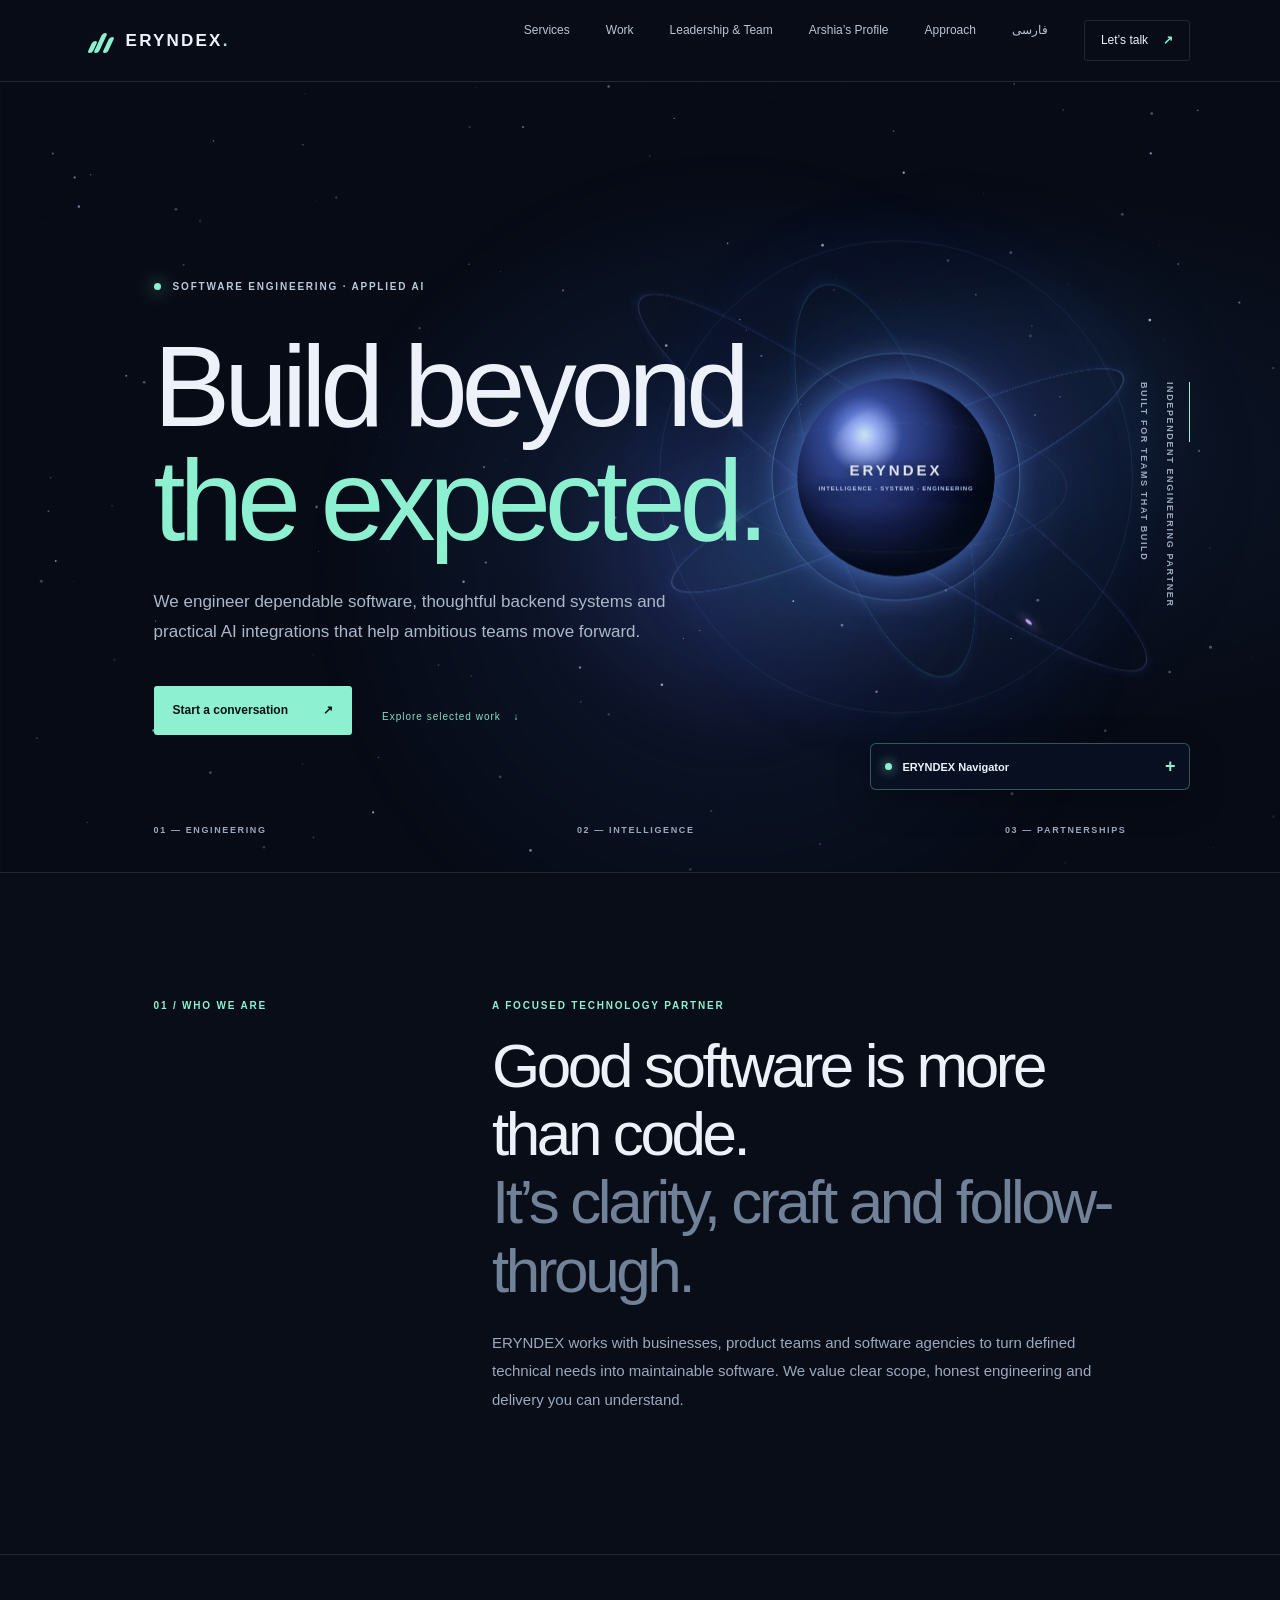
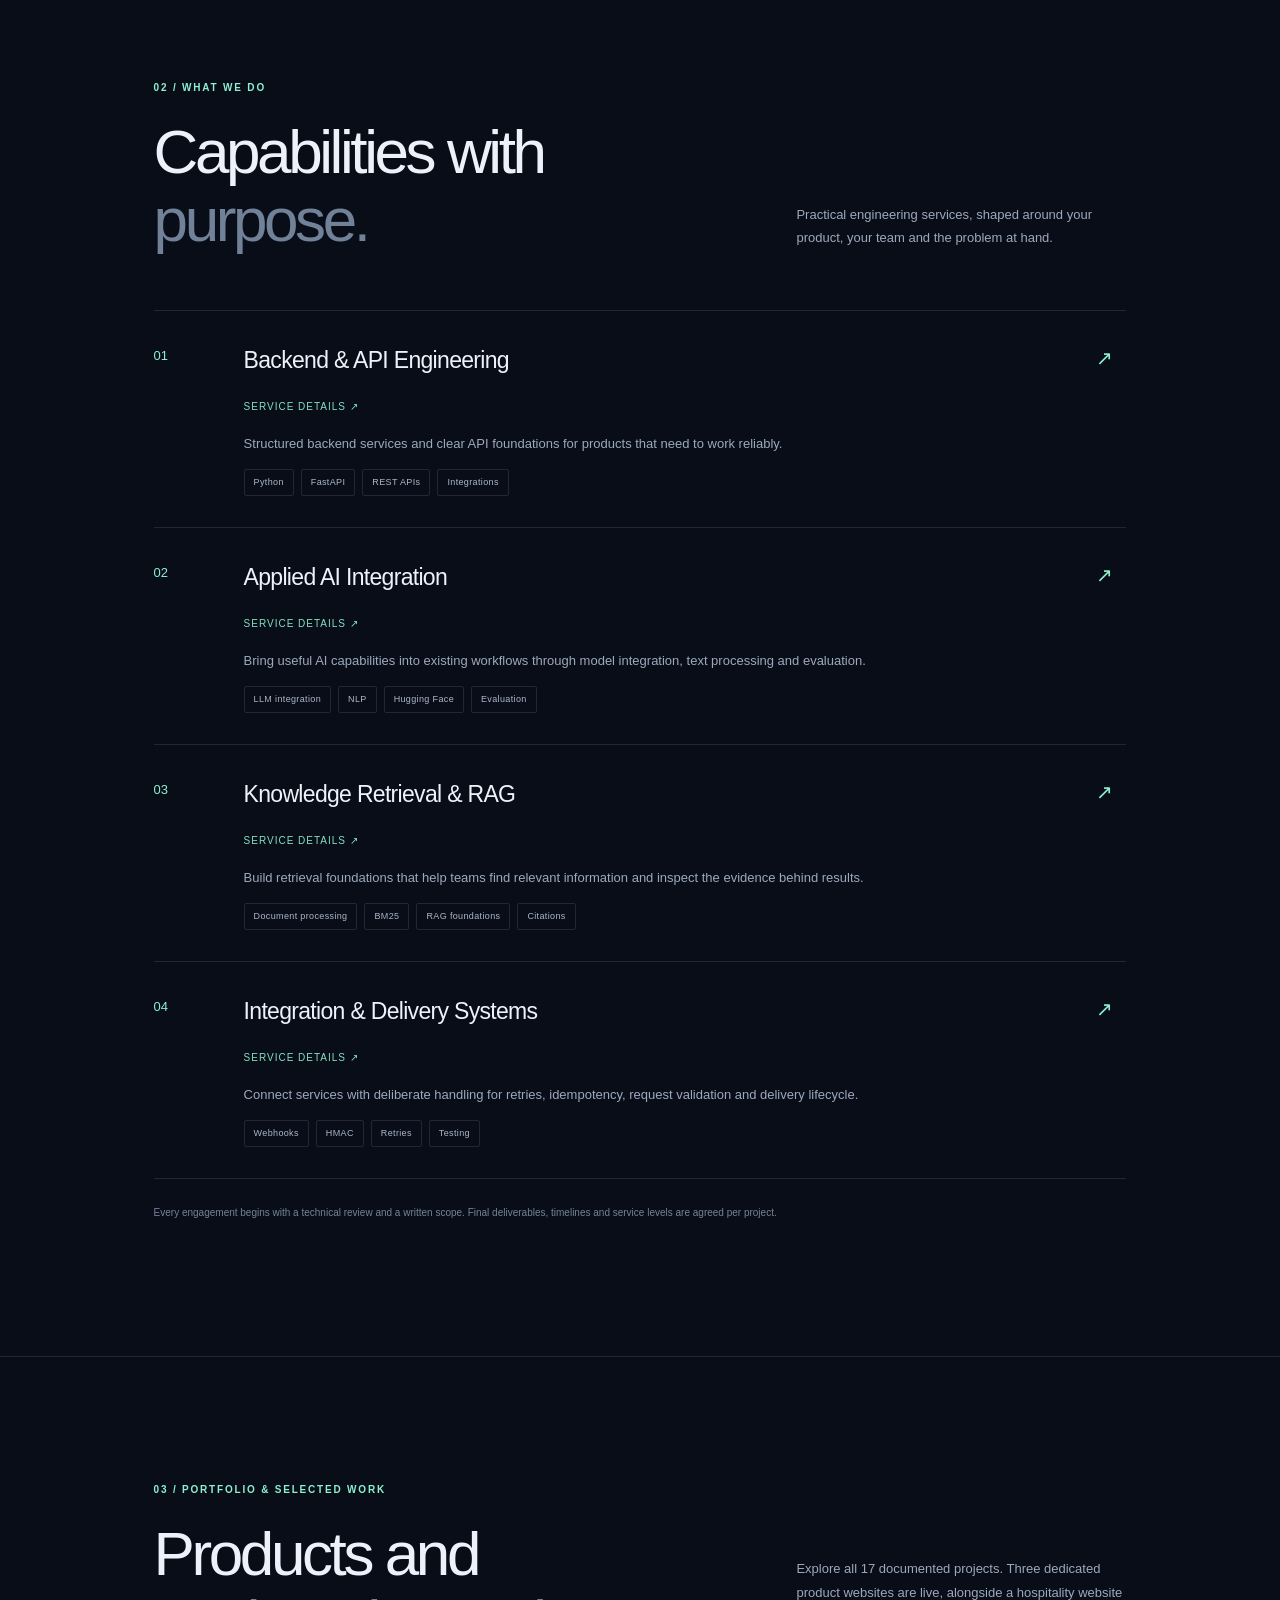
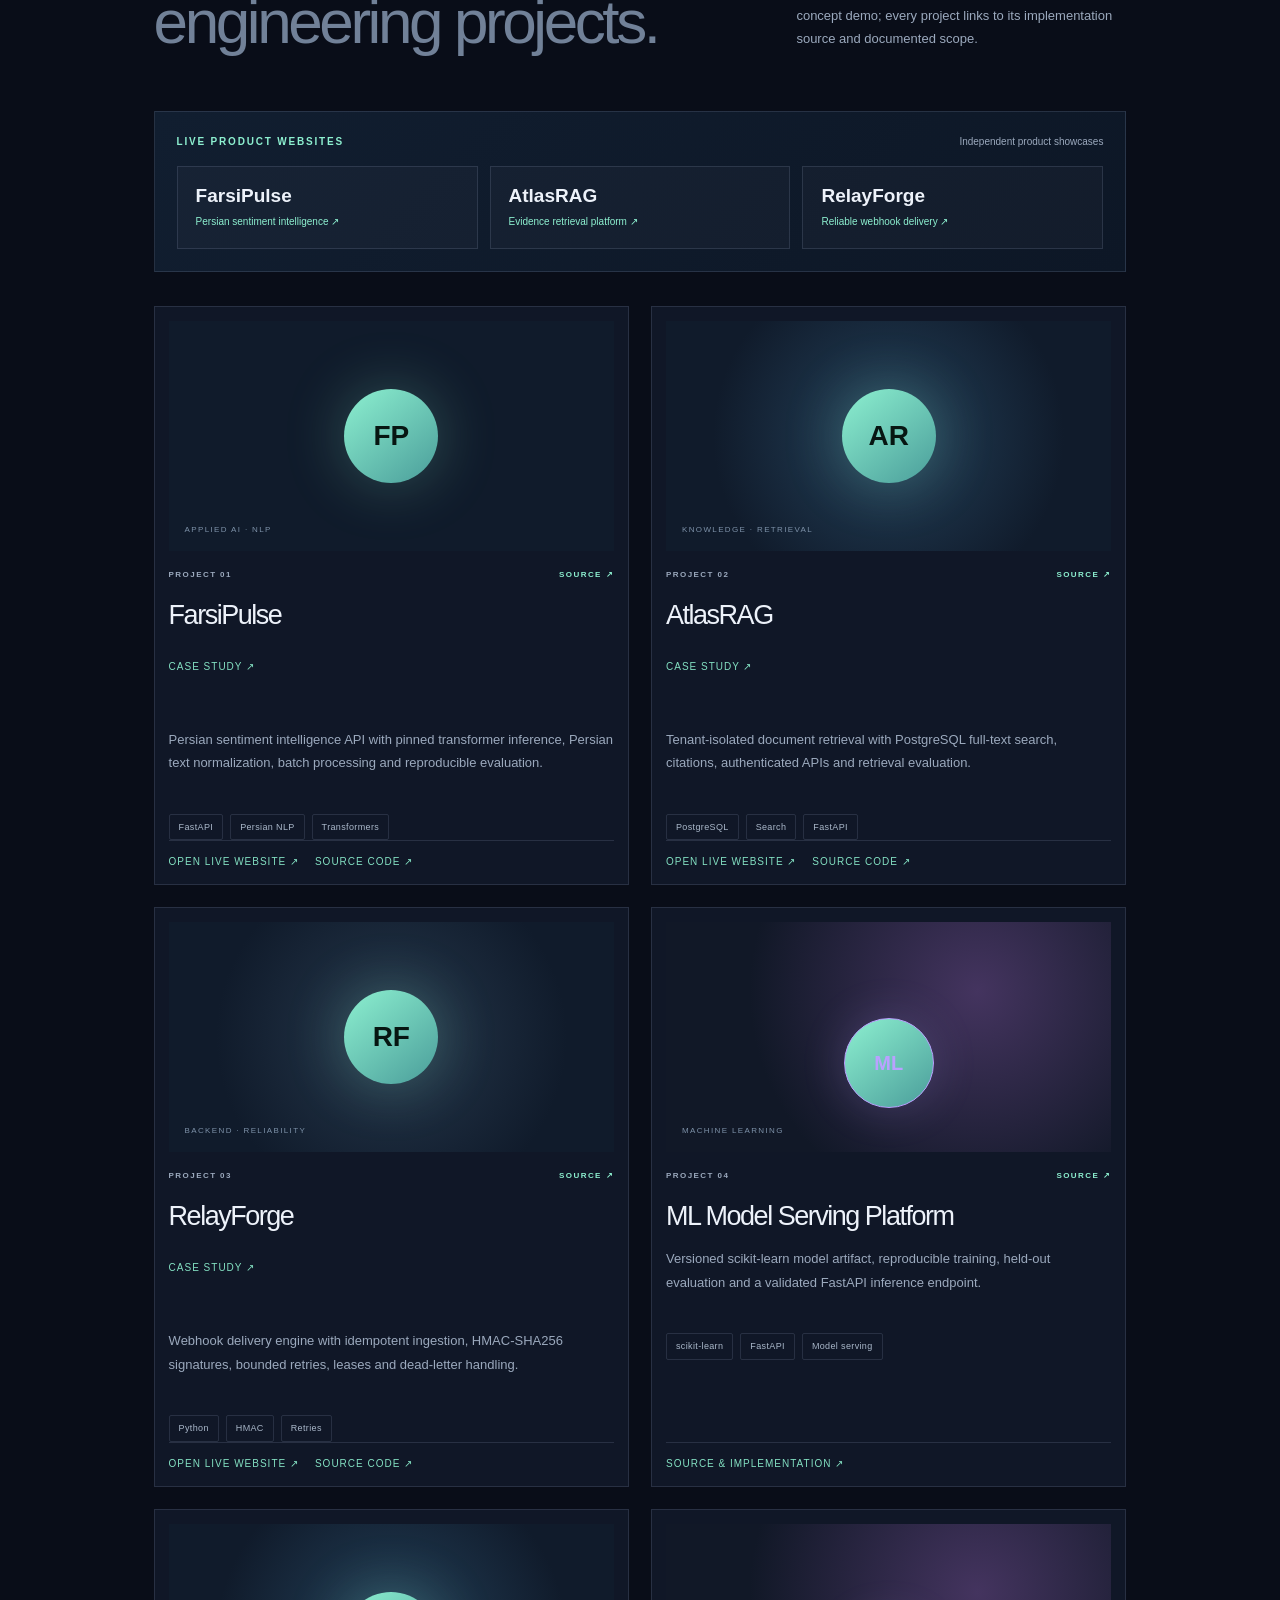
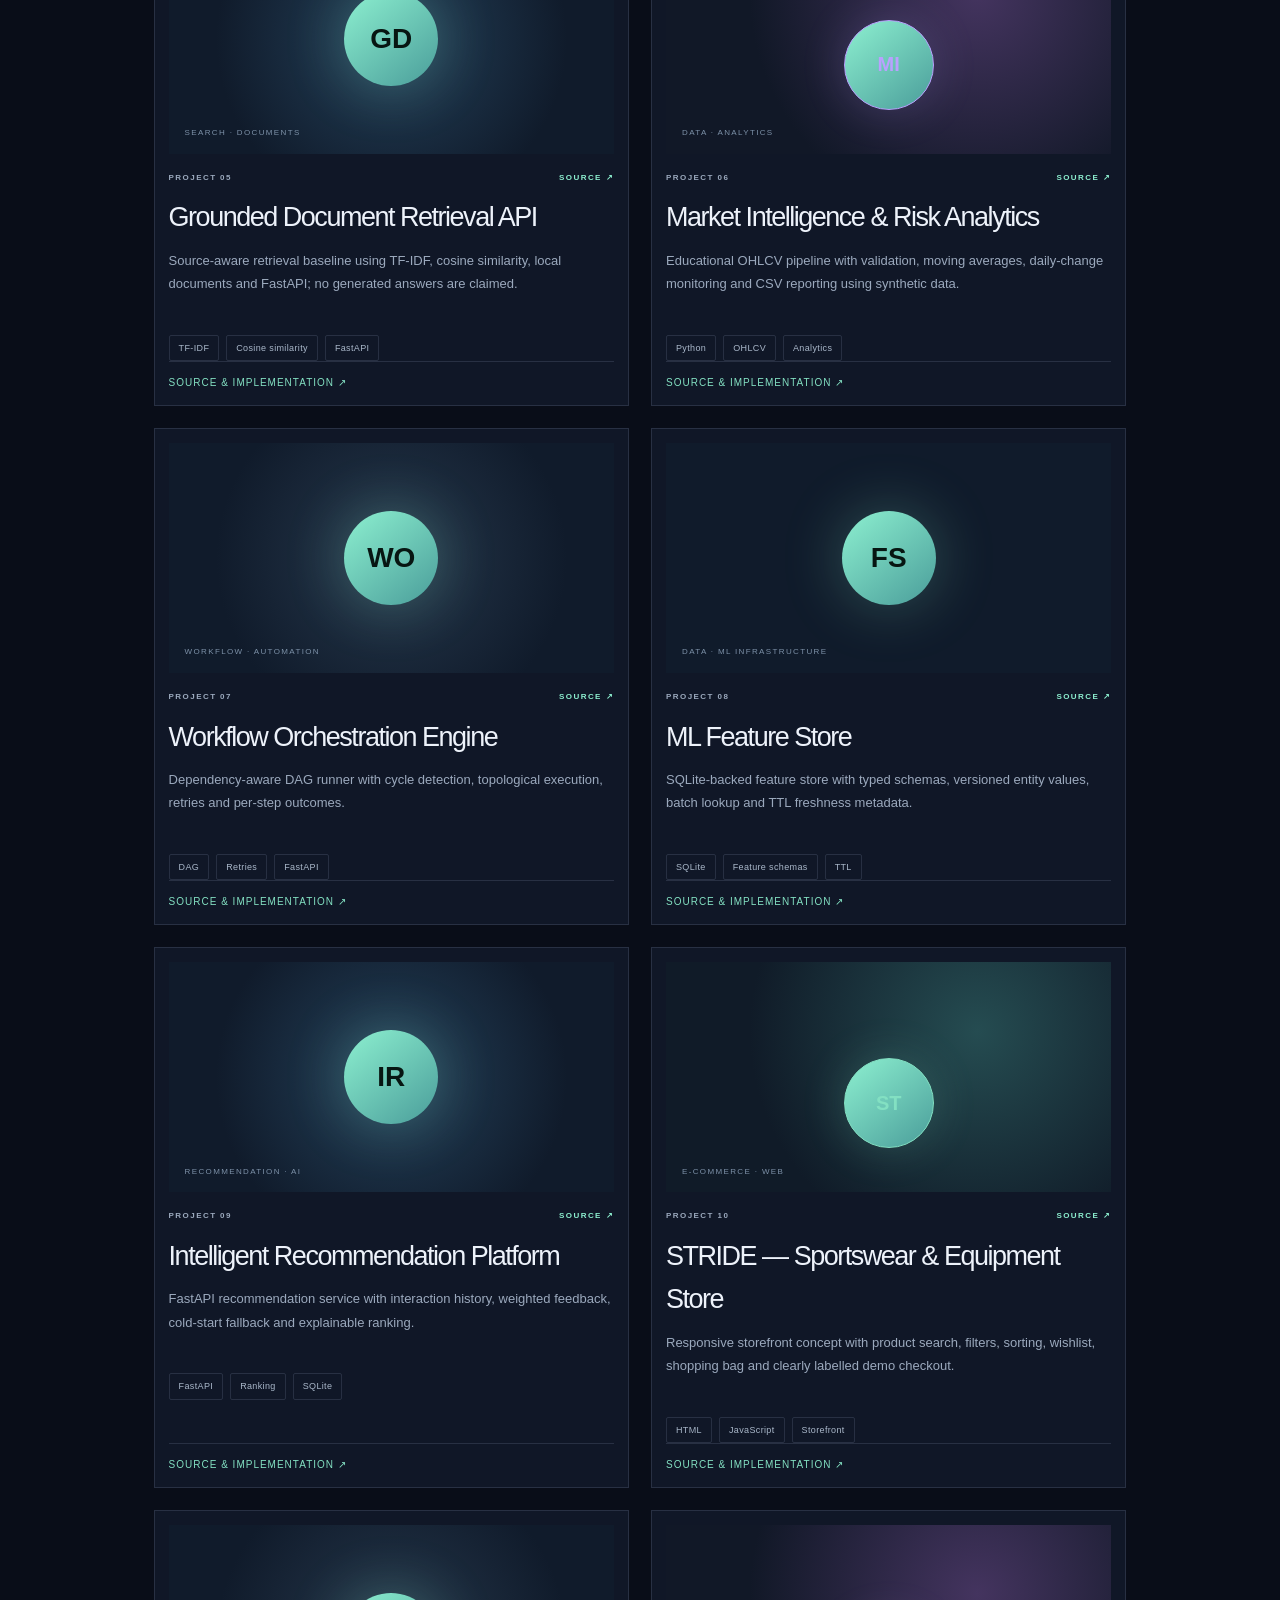
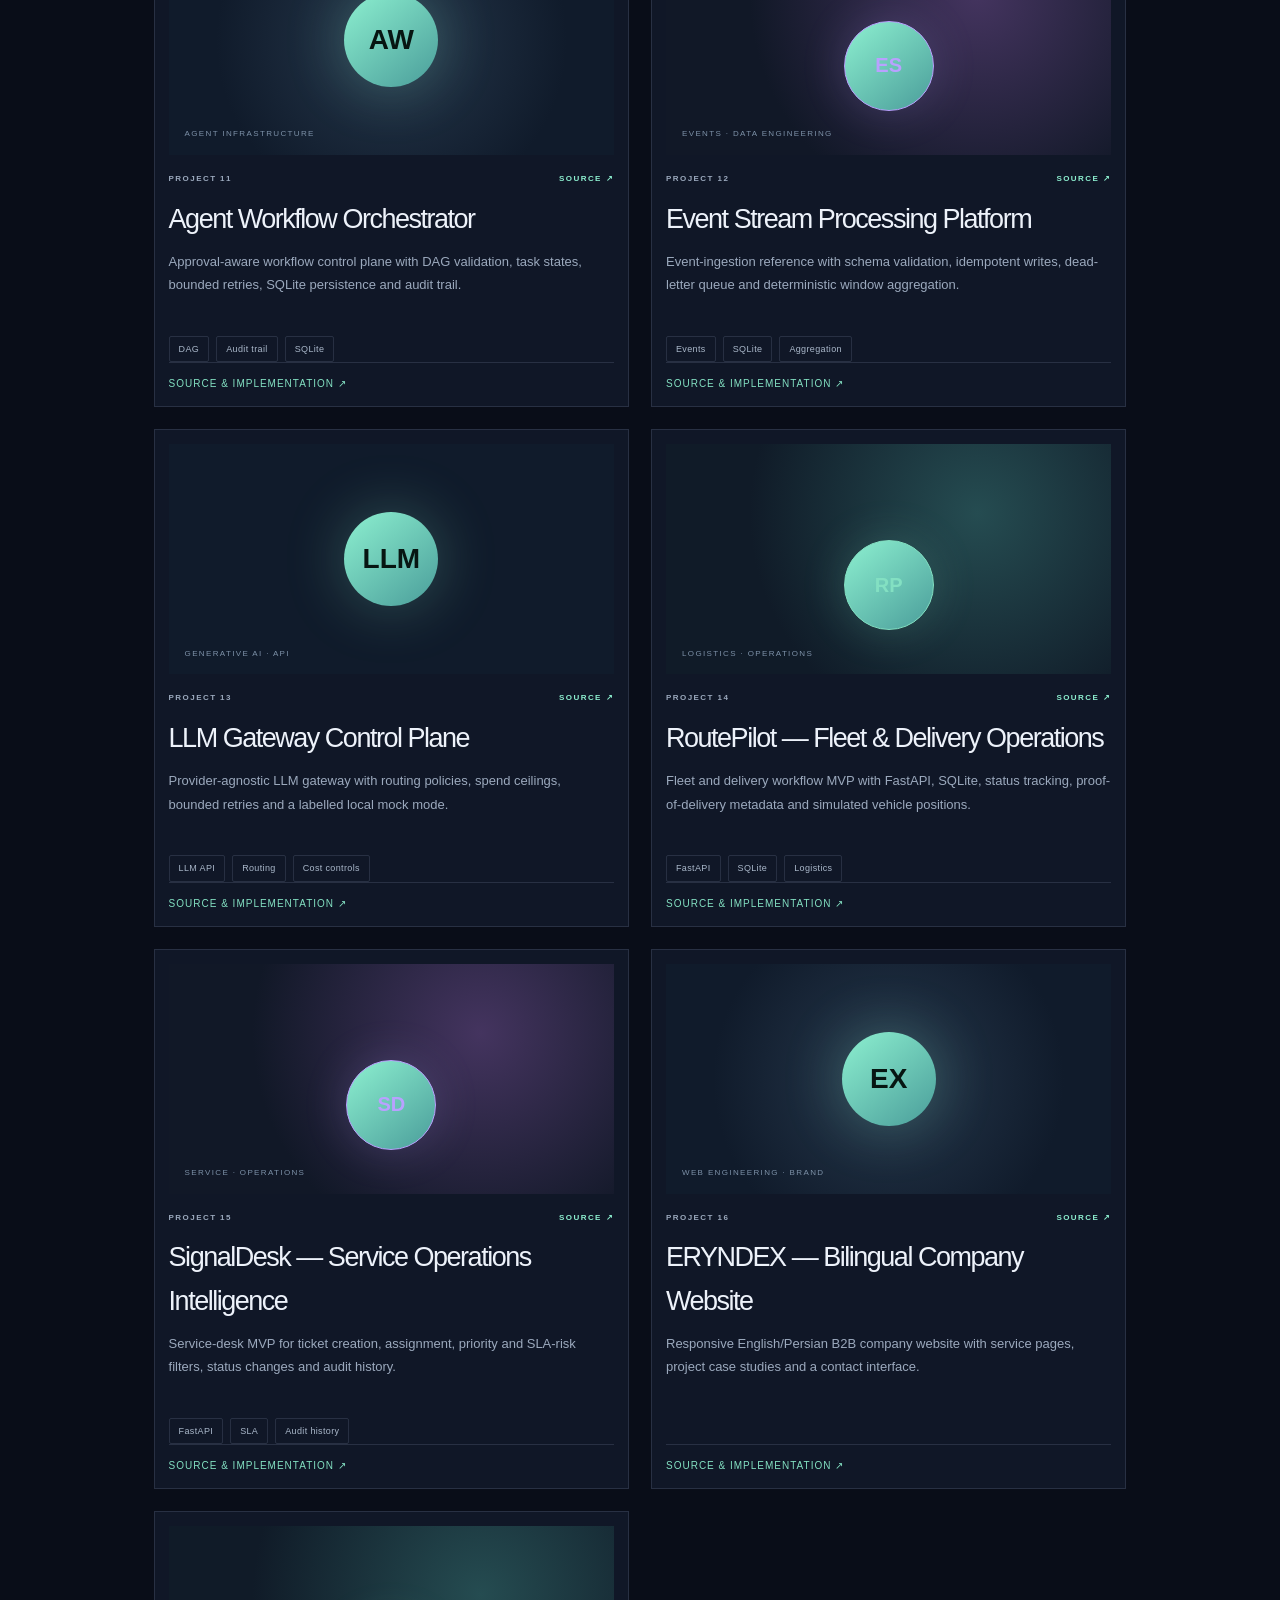
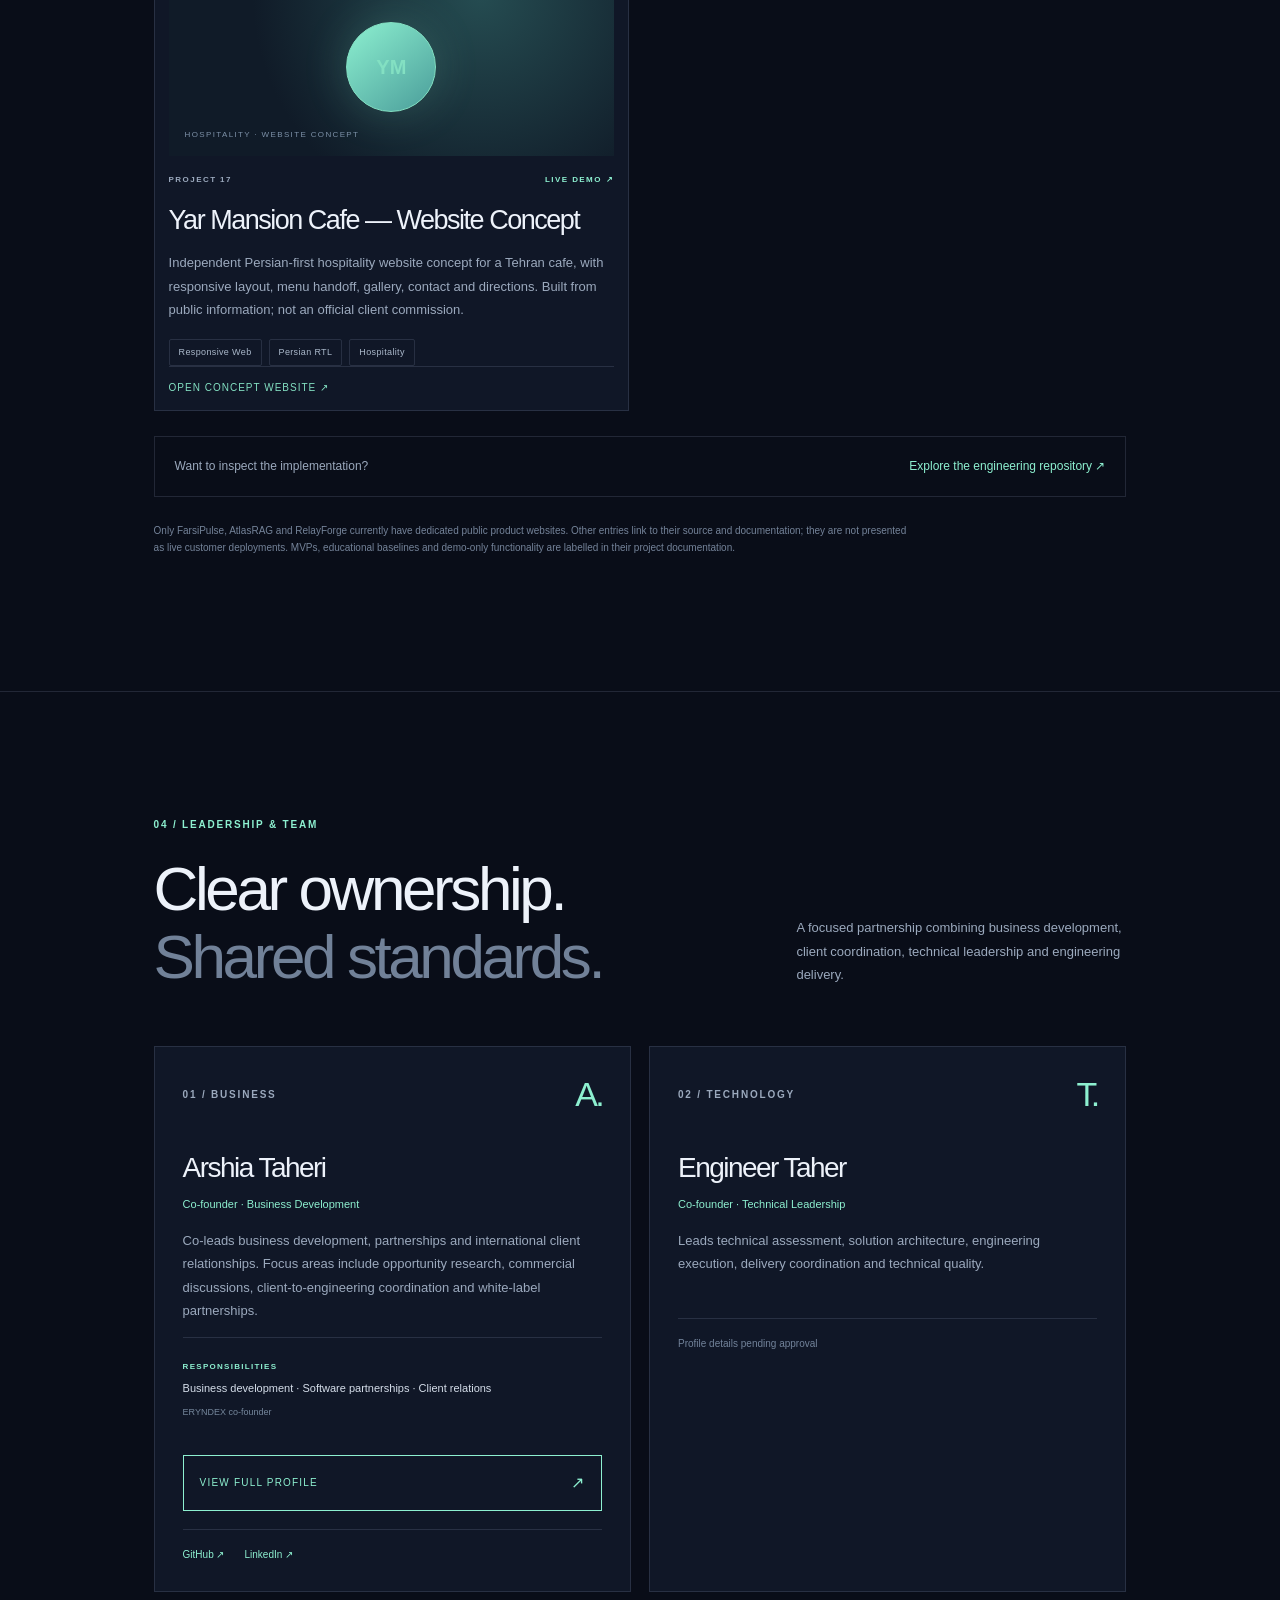
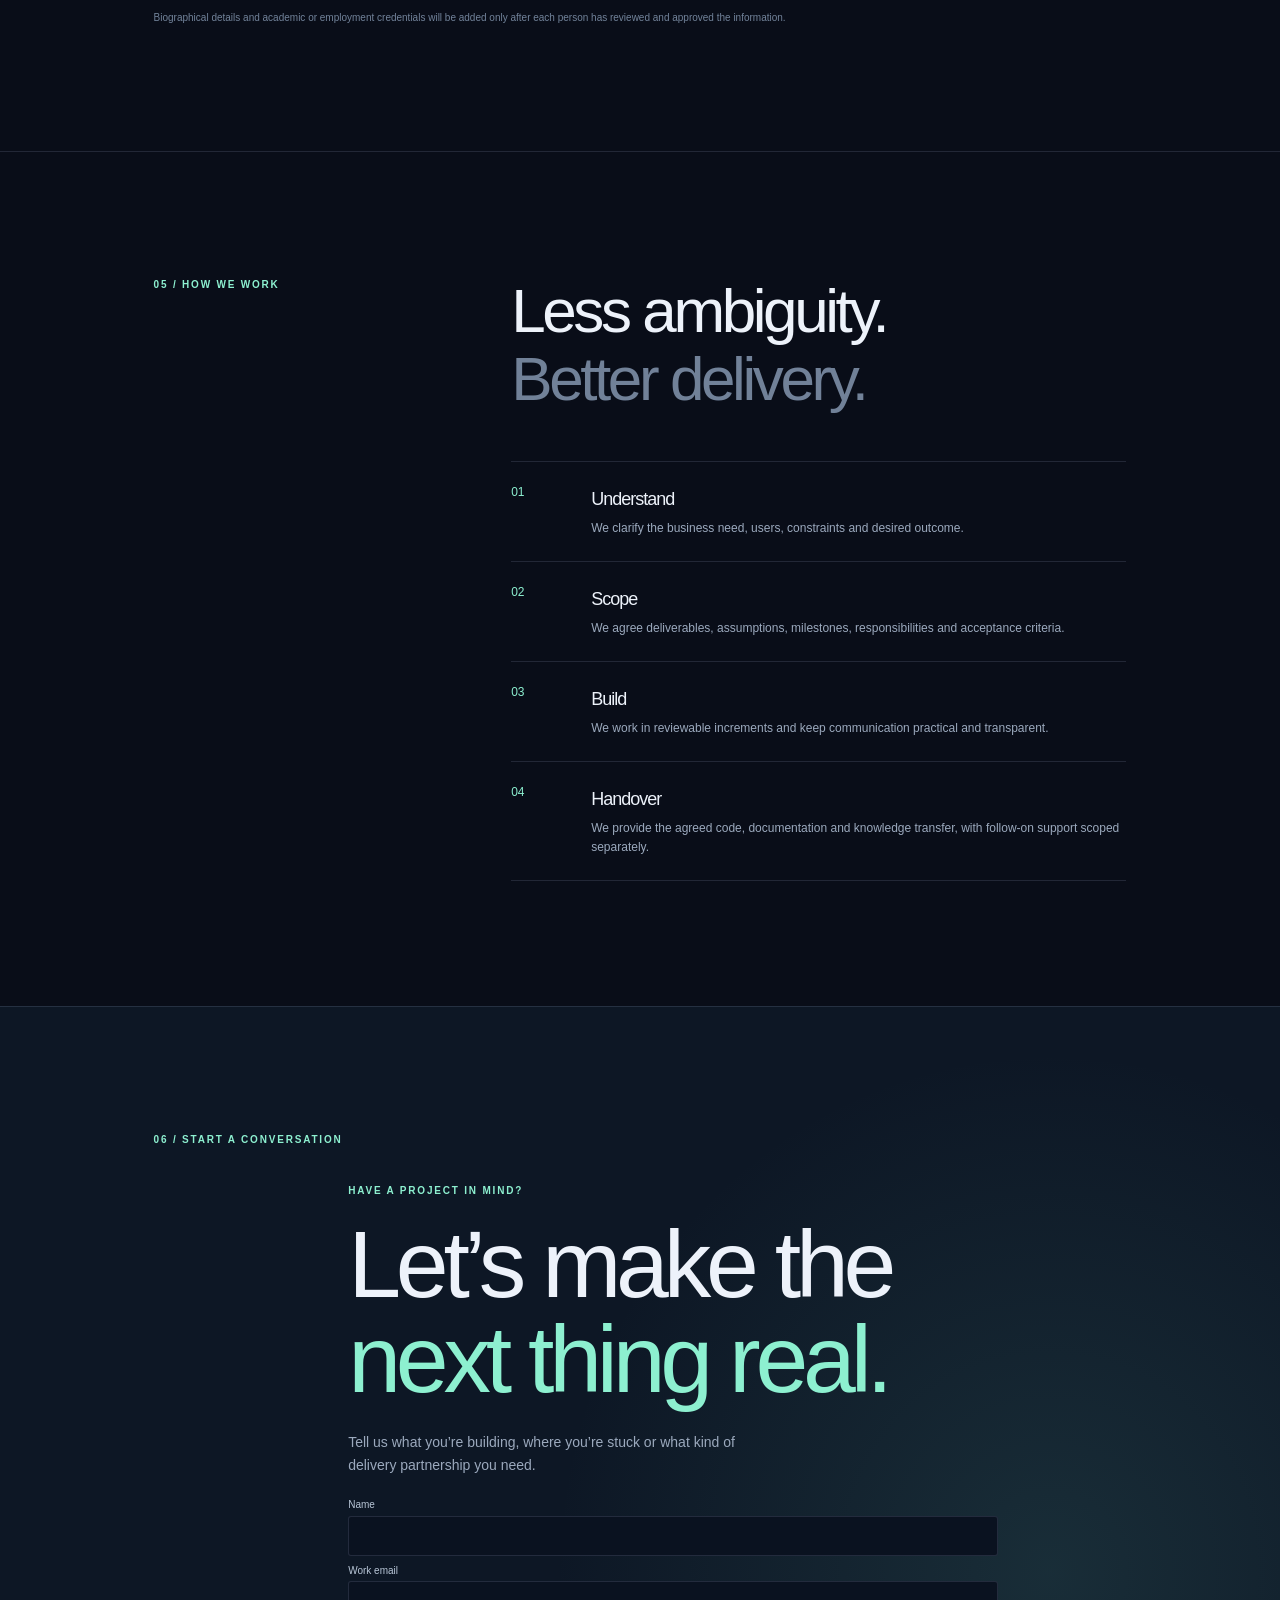
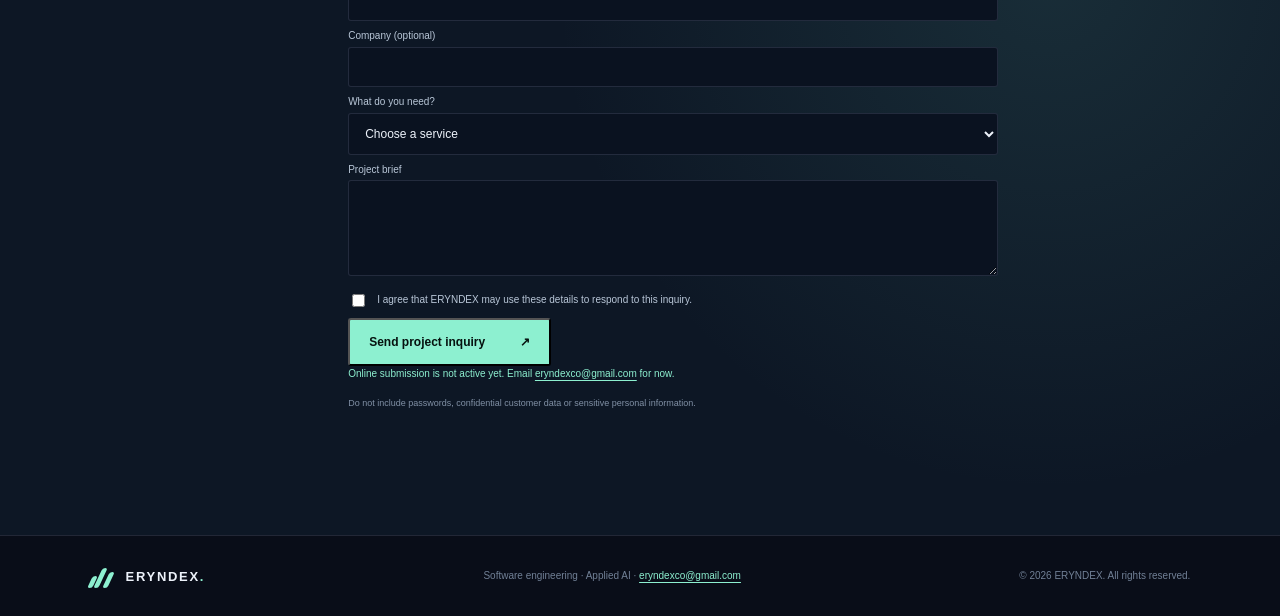
==== website/index.html @ 16a49262 "Import ERYNDEX website, company docs, and demos" ====
<!doctype html>
<html lang="en">
<head>
<meta charset="utf-8"><meta name="viewport" content="width=device-width, initial-scale=1">
<meta name="description" content="ERYNDEX — Software engineering, backend systems and applied AI for ambitious teams.">
<meta name="theme-color" content="#090d18"><meta name="referrer" content="strict-origin-when-cross-origin"><meta http-equiv="Content-Security-Policy" content="default-src 'self'; base-uri 'self'; object-src 'none'; frame-ancestors 'none'; form-action 'self' mailto:; img-src 'self' data: https:; font-src 'self' https://fonts.gstatic.com; style-src 'self' 'unsafe-inline' https://fonts.googleapis.com; script-src 'self'; upgrade-insecure-requests">
<meta property="og:title" content="ERYNDEX — Engineering What’s Next">
<meta property="og:description" content="Software engineering, backend systems and applied AI.">
<meta property="og:type" content="website"><meta property="og:url" content="https://eryndex.pages.dev/"><link rel="canonical" href="https://eryndex.pages.dev/">
<title>ERYNDEX — Engineering What’s Next</title>
<link rel="preconnect" href="https://fonts.googleapis.com"><link rel="preconnect" href="https://fonts.gstatic.com" crossorigin>
<link href="https://fonts.googleapis.com/css2?family=DM+Sans:wght@400;500;600;700&family=Space+Grotesk:wght@400;500;600;700&display=swap" rel="stylesheet">
<link rel="stylesheet" href="assets/style.css">
</head>
<body>
<div class="progress" id="progress"></div>
<header class="header">
  <a class="logo" href="#home" aria-label="ERYNDEX home"><span class="logo-symbol"><i></i><i></i><i></i></span><span>ERYNDEX<span class="logo-period">.</span></span></a>
  <button class="menu-toggle" id="menuToggle" aria-label="Toggle navigation" aria-expanded="false"><span></span><span></span></button>
  <nav id="nav"><a href="#services">Services</a><a href="#work">Work</a><a href="#team">Leadership &amp; Team</a><a href="profile/">Arshia’s Profile</a><a href="#approach">Approach</a><a href="fa/">فارسی</a><a class="nav-cta" href="#contact">Let’s talk <b>↗</b></a></nav>
</header>
<main id="home">
<section class="hero">
 <div class="hero-grid"></div><div class="hero-glow"></div><canvas class="cosmos-canvas" id="cosmosCanvas" aria-hidden="true"></canvas><div class="nebula nebula-one" aria-hidden="true"></div><div class="nebula nebula-two" aria-hidden="true"></div><div class="galaxy-stage" aria-hidden="true"><div class="galaxy-orbit orbit-a"><i></i></div><div class="galaxy-orbit orbit-b"><i></i></div><div class="galaxy-orbit orbit-c"><i></i></div><div class="galaxy-core"><span>ERYNDEX</span><small>INTELLIGENCE · SYSTEMS · ENGINEERING</small></div></div>
 <div class="hero-content">
  <div class="eyebrow"><span class="pulse"></span> SOFTWARE ENGINEERING · APPLIED AI</div>
  <h1>Build beyond<br><em>the expected.</em></h1>
  <p class="hero-lead">We engineer dependable software, thoughtful backend systems and practical AI integrations that help ambitious teams move forward.</p>
  <div class="hero-actions"><a class="btn btn-primary" href="#contact">Start a conversation <span>↗</span></a><a class="text-link" href="#work">Explore selected work <span>↓</span></a></div>
 </div>
 <div class="hero-aside"><span class="aside-line"></span><span>INDEPENDENT ENGINEERING PARTNER</span><span>BUILT FOR TEAMS THAT BUILD</span></div>
 <div class="hero-bottom"><span>01 — ENGINEERING</span><span>02 — INTELLIGENCE</span><span>03 — PARTNERSHIPS</span></div>
<aside class="orbit-guide" id="orbitGuide"><button class="guide-toggle" id="guideToggle" aria-expanded="false" aria-controls="guidePanel"><span class="guide-signal"></span><span>ERYNDEX Navigator</span><b>+</b></button><div class="guide-panel" id="guidePanel" hidden><p class="guide-kicker">MISSION CONTROL</p><h3>What are you looking for?</h3><div class="guide-actions"><button data-guide="services">Services & capabilities</button><button data-guide="work">Engineering work</button><button data-guide="contact">Start a project</button></div><p class="guide-answer" id="guideAnswer" aria-live="polite">Choose a path and I’ll guide you there.</p></div></aside></section>
<section class="intro section-wrap">
 <div class="section-label">01 / WHO WE ARE</div>
 <div class="intro-copy"><p class="overline">A focused technology partner</p><h2>Good software is more than code.<br><span>It’s clarity, craft and follow-through.</span></h2><p class="body-copy">ERYNDEX works with businesses, product teams and software agencies to turn defined technical needs into maintainable software. We value clear scope, honest engineering and delivery you can understand.</p></div>
</section>
<section class="services section-wrap" id="services">
 <div class="section-head"><div><div class="section-label">02 / WHAT WE DO</div><h2>Capabilities with<br><span>purpose.</span></h2></div><p>Practical engineering services, shaped around your product, your team and the problem at hand.</p></div>
 <div class="service-list">
  <article class="service"><div class="service-no">01</div><div><h3>Backend & API Engineering</h3><p><a class="text-link" href="services/backend-api/">SERVICE DETAILS ↗</a></p><p>Structured backend services and clear API foundations for products that need to work reliably.</p><div class="tags"><span>Python</span><span>FastAPI</span><span>REST APIs</span><span>Integrations</span></div></div><span class="service-arrow">↗</span></article>
  <article class="service"><div class="service-no">02</div><div><h3>Applied AI Integration</h3><p><a class="text-link" href="services/applied-ai/">SERVICE DETAILS ↗</a></p><p>Bring useful AI capabilities into existing workflows through model integration, text processing and evaluation.</p><div class="tags"><span>LLM integration</span><span>NLP</span><span>Hugging Face</span><span>Evaluation</span></div></div><span class="service-arrow">↗</span></article>
  <article class="service"><div class="service-no">03</div><div><h3>Knowledge Retrieval & RAG</h3><p><a class="text-link" href="services/rag-knowledge/">SERVICE DETAILS ↗</a></p><p>Build retrieval foundations that help teams find relevant information and inspect the evidence behind results.</p><div class="tags"><span>Document processing</span><span>BM25</span><span>RAG foundations</span><span>Citations</span></div></div><span class="service-arrow">↗</span></article>
  <article class="service"><div class="service-no">04</div><div><h3>Integration & Delivery Systems</h3><p><a class="text-link" href="services/integration-delivery/">SERVICE DETAILS ↗</a></p><p>Connect services with deliberate handling for retries, idempotency, request validation and delivery lifecycle.</p><div class="tags"><span>Webhooks</span><span>HMAC</span><span>Retries</span><span>Testing</span></div></div><span class="service-arrow">↗</span></article>
 </div>
 <p class="fine-print">Every engagement begins with a technical review and a written scope. Final deliverables, timelines and service levels are agreed per project.</p>
</section>
<section class="work section-wrap" id="work">
 <div class="section-head"><div><div class="section-label">03 / PORTFOLIO & SELECTED WORK</div><h2>Products and<br><span>engineering projects.</span></h2></div><p>Explore all 17 documented projects. Three dedicated product websites are live, alongside a hospitality website concept demo; every project links to its implementation source and documented scope.</p></div>
 <div class="live-products"><div class="live-products-head"><span class="section-label">LIVE PRODUCT WEBSITES</span><span>Independent product showcases</span></div>
 <div class="live-product-links"><a href="https://farsipulse.onrender.com" target="_blank" rel="noopener noreferrer"><b>FarsiPulse</b><span>Persian sentiment intelligence ↗</span></a><a href="https://atlasrag-6eab.onrender.com" target="_blank" rel="noopener noreferrer"><b>AtlasRAG</b><span>Evidence retrieval platform ↗</span></a><a href="https://relayforge-rcpo.onrender.com" target="_blank" rel="noopener noreferrer"><b>RelayForge</b><span>Reliable webhook delivery ↗</span></a></div></div>
 <div class="work-grid"><article class="work-card"><div class="work-art art-pulse"><div class="pulse-core">FP</div><span class="art-caption">APPLIED AI · NLP</span></div><div class="work-meta"><span>PROJECT 01</span><a href="https://github.com/arshiataheri851-ops/arshiataheri851-ops/tree/main/projects/persian-sentiment-api" target="_blank" rel="noopener noreferrer">SOURCE ↗</a></div><h3>FarsiPulse</h3><p><a class="text-link" href="work/farsipulse/">CASE STUDY ↗</a></p><p>Persian sentiment intelligence API with pinned transformer inference, Persian text normalization, batch processing and reproducible evaluation.</p><div class="tags"><span>FastAPI</span><span>Persian NLP</span><span>Transformers</span></div><div class="work-actions"><a class="text-link" href="https://farsipulse.onrender.com" target="_blank" rel="noopener noreferrer">OPEN LIVE WEBSITE ↗</a><a class="text-link" href="https://github.com/arshiataheri851-ops/arshiataheri851-ops/tree/main/projects/persian-sentiment-api" target="_blank" rel="noopener noreferrer">SOURCE CODE ↗</a></div></article>
<article class="work-card"><div class="work-art art-rag"><div class="pulse-core">AR</div><span class="art-caption">KNOWLEDGE · RETRIEVAL</span></div><div class="work-meta"><span>PROJECT 02</span><a href="https://github.com/arshiataheri851-ops/arshiataheri851-ops/tree/main/projects/production-rag-service" target="_blank" rel="noopener noreferrer">SOURCE ↗</a></div><h3>AtlasRAG</h3><p><a class="text-link" href="work/atlasrag/">CASE STUDY ↗</a></p><p>Tenant-isolated document retrieval with PostgreSQL full-text search, citations, authenticated APIs and retrieval evaluation.</p><div class="tags"><span>PostgreSQL</span><span>Search</span><span>FastAPI</span></div><div class="work-actions"><a class="text-link" href="https://atlasrag-6eab.onrender.com" target="_blank" rel="noopener noreferrer">OPEN LIVE WEBSITE ↗</a><a class="text-link" href="https://github.com/arshiataheri851-ops/arshiataheri851-ops/tree/main/projects/production-rag-service" target="_blank" rel="noopener noreferrer">SOURCE CODE ↗</a></div></article>
<article class="work-card"><div class="work-art art-relay"><div class="pulse-core">RF</div><span class="art-caption">BACKEND · RELIABILITY</span></div><div class="work-meta"><span>PROJECT 03</span><a href="https://github.com/arshiataheri851-ops/arshiataheri851-ops/tree/main/projects/webhook-reliability-platform" target="_blank" rel="noopener noreferrer">SOURCE ↗</a></div><h3>RelayForge</h3><p><a class="text-link" href="work/relayforge/">CASE STUDY ↗</a></p><p>Webhook delivery engine with idempotent ingestion, HMAC-SHA256 signatures, bounded retries, leases and dead-letter handling.</p><div class="tags"><span>Python</span><span>HMAC</span><span>Retries</span></div><div class="work-actions"><a class="text-link" href="https://relayforge-rcpo.onrender.com" target="_blank" rel="noopener noreferrer">OPEN LIVE WEBSITE ↗</a><a class="text-link" href="https://github.com/arshiataheri851-ops/arshiataheri851-ops/tree/main/projects/webhook-reliability-platform" target="_blank" rel="noopener noreferrer">SOURCE CODE ↗</a></div></article>
<article class="work-card"><div class="work-art art-signal"><div class="pulse-core">ML</div><span class="art-caption">MACHINE LEARNING</span></div><div class="work-meta"><span>PROJECT 04</span><a href="https://github.com/arshiataheri851-ops/arshiataheri851-ops/tree/main/projects/ml-model-serving-platform" target="_blank" rel="noopener noreferrer">SOURCE ↗</a></div><h3>ML Model Serving Platform</h3><p>Versioned scikit-learn model artifact, reproducible training, held-out evaluation and a validated FastAPI inference endpoint.</p><div class="tags"><span>scikit-learn</span><span>FastAPI</span><span>Model serving</span></div><div class="work-actions"><a class="text-link" href="https://github.com/arshiataheri851-ops/arshiataheri851-ops/tree/main/projects/ml-model-serving-platform" target="_blank" rel="noopener noreferrer">SOURCE & IMPLEMENTATION ↗</a></div></article>
<article class="work-card"><div class="work-art art-rag"><div class="pulse-core">GD</div><span class="art-caption">SEARCH · DOCUMENTS</span></div><div class="work-meta"><span>PROJECT 05</span><a href="https://github.com/arshiataheri851-ops/arshiataheri851-ops/tree/main/projects/grounded-document-retrieval" target="_blank" rel="noopener noreferrer">SOURCE ↗</a></div><h3>Grounded Document Retrieval API</h3><p>Source-aware retrieval baseline using TF-IDF, cosine similarity, local documents and FastAPI; no generated answers are claimed.</p><div class="tags"><span>TF-IDF</span><span>Cosine similarity</span><span>FastAPI</span></div><div class="work-actions"><a class="text-link" href="https://github.com/arshiataheri851-ops/arshiataheri851-ops/tree/main/projects/grounded-document-retrieval" target="_blank" rel="noopener noreferrer">SOURCE & IMPLEMENTATION ↗</a></div></article>
<article class="work-card"><div class="work-art art-signal"><div class="pulse-core">MI</div><span class="art-caption">DATA · ANALYTICS</span></div><div class="work-meta"><span>PROJECT 06</span><a href="https://github.com/arshiataheri851-ops/arshiataheri851-ops/tree/main/projects/market-intelligence-risk-engine" target="_blank" rel="noopener noreferrer">SOURCE ↗</a></div><h3>Market Intelligence & Risk Analytics</h3><p>Educational OHLCV pipeline with validation, moving averages, daily-change monitoring and CSV reporting using synthetic data.</p><div class="tags"><span>Python</span><span>OHLCV</span><span>Analytics</span></div><div class="work-actions"><a class="text-link" href="https://github.com/arshiataheri851-ops/arshiataheri851-ops/tree/main/projects/market-intelligence-risk-engine" target="_blank" rel="noopener noreferrer">SOURCE & IMPLEMENTATION ↗</a></div></article>
<article class="work-card"><div class="work-art art-relay"><div class="pulse-core">WO</div><span class="art-caption">WORKFLOW · AUTOMATION</span></div><div class="work-meta"><span>PROJECT 07</span><a href="https://github.com/arshiataheri851-ops/arshiataheri851-ops/tree/main/projects/workflow-orchestration-engine" target="_blank" rel="noopener noreferrer">SOURCE ↗</a></div><h3>Workflow Orchestration Engine</h3><p>Dependency-aware DAG runner with cycle detection, topological execution, retries and per-step outcomes.</p><div class="tags"><span>DAG</span><span>Retries</span><span>FastAPI</span></div><div class="work-actions"><a class="text-link" href="https://github.com/arshiataheri851-ops/arshiataheri851-ops/tree/main/projects/workflow-orchestration-engine" target="_blank" rel="noopener noreferrer">SOURCE & IMPLEMENTATION ↗</a></div></article>
<article class="work-card"><div class="work-art art-pulse"><div class="pulse-core">FS</div><span class="art-caption">DATA · ML INFRASTRUCTURE</span></div><div class="work-meta"><span>PROJECT 08</span><a href="https://github.com/arshiataheri851-ops/arshiataheri851-ops/tree/main/projects/ml-feature-store" target="_blank" rel="noopener noreferrer">SOURCE ↗</a></div><h3>ML Feature Store</h3><p>SQLite-backed feature store with typed schemas, versioned entity values, batch lookup and TTL freshness metadata.</p><div class="tags"><span>SQLite</span><span>Feature schemas</span><span>TTL</span></div><div class="work-actions"><a class="text-link" href="https://github.com/arshiataheri851-ops/arshiataheri851-ops/tree/main/projects/ml-feature-store" target="_blank" rel="noopener noreferrer">SOURCE & IMPLEMENTATION ↗</a></div></article>
<article class="work-card"><div class="work-art art-rag"><div class="pulse-core">IR</div><span class="art-caption">RECOMMENDATION · AI</span></div><div class="work-meta"><span>PROJECT 09</span><a href="https://github.com/arshiataheri851-ops/arshiataheri851-ops/tree/main/projects/intelligent-recommendation-platform" target="_blank" rel="noopener noreferrer">SOURCE ↗</a></div><h3>Intelligent Recommendation Platform</h3><p>FastAPI recommendation service with interaction history, weighted feedback, cold-start fallback and explainable ranking.</p><div class="tags"><span>FastAPI</span><span>Ranking</span><span>SQLite</span></div><div class="work-actions"><a class="text-link" href="https://github.com/arshiataheri851-ops/arshiataheri851-ops/tree/main/projects/intelligent-recommendation-platform" target="_blank" rel="noopener noreferrer">SOURCE & IMPLEMENTATION ↗</a></div></article>
<article class="work-card"><div class="work-art art-route"><div class="pulse-core">ST</div><span class="art-caption">E-COMMERCE · WEB</span></div><div class="work-meta"><span>PROJECT 10</span><a href="https://github.com/arshiataheri851-ops/arshiataheri851-ops/tree/main/projects/stride-store" target="_blank" rel="noopener noreferrer">SOURCE ↗</a></div><h3>STRIDE — Sportswear & Equipment Store</h3><p>Responsive storefront concept with product search, filters, sorting, wishlist, shopping bag and clearly labelled demo checkout.</p><div class="tags"><span>HTML</span><span>JavaScript</span><span>Storefront</span></div><div class="work-actions"><a class="text-link" href="https://github.com/arshiataheri851-ops/arshiataheri851-ops/tree/main/projects/stride-store" target="_blank" rel="noopener noreferrer">SOURCE & IMPLEMENTATION ↗</a></div></article>
<article class="work-card"><div class="work-art art-relay"><div class="pulse-core">AW</div><span class="art-caption">AGENT INFRASTRUCTURE</span></div><div class="work-meta"><span>PROJECT 11</span><a href="https://github.com/arshiataheri851-ops/arshiataheri851-ops/tree/main/projects/agent-workflow-orchestrator" target="_blank" rel="noopener noreferrer">SOURCE ↗</a></div><h3>Agent Workflow Orchestrator</h3><p>Approval-aware workflow control plane with DAG validation, task states, bounded retries, SQLite persistence and audit trail.</p><div class="tags"><span>DAG</span><span>Audit trail</span><span>SQLite</span></div><div class="work-actions"><a class="text-link" href="https://github.com/arshiataheri851-ops/arshiataheri851-ops/tree/main/projects/agent-workflow-orchestrator" target="_blank" rel="noopener noreferrer">SOURCE & IMPLEMENTATION ↗</a></div></article>
<article class="work-card"><div class="work-art art-signal"><div class="pulse-core">ES</div><span class="art-caption">EVENTS · DATA ENGINEERING</span></div><div class="work-meta"><span>PROJECT 12</span><a href="https://github.com/arshiataheri851-ops/arshiataheri851-ops/tree/main/projects/event-stream-processing-platform" target="_blank" rel="noopener noreferrer">SOURCE ↗</a></div><h3>Event Stream Processing Platform</h3><p>Event-ingestion reference with schema validation, idempotent writes, dead-letter queue and deterministic window aggregation.</p><div class="tags"><span>Events</span><span>SQLite</span><span>Aggregation</span></div><div class="work-actions"><a class="text-link" href="https://github.com/arshiataheri851-ops/arshiataheri851-ops/tree/main/projects/event-stream-processing-platform" target="_blank" rel="noopener noreferrer">SOURCE & IMPLEMENTATION ↗</a></div></article>
<article class="work-card"><div class="work-art art-pulse"><div class="pulse-core">LLM</div><span class="art-caption">GENERATIVE AI · API</span></div><div class="work-meta"><span>PROJECT 13</span><a href="https://github.com/arshiataheri851-ops/arshiataheri851-ops/tree/main/projects/llm-gateway-control-plane" target="_blank" rel="noopener noreferrer">SOURCE ↗</a></div><h3>LLM Gateway Control Plane</h3><p>Provider-agnostic LLM gateway with routing policies, spend ceilings, bounded retries and a labelled local mock mode.</p><div class="tags"><span>LLM API</span><span>Routing</span><span>Cost controls</span></div><div class="work-actions"><a class="text-link" href="https://github.com/arshiataheri851-ops/arshiataheri851-ops/tree/main/projects/llm-gateway-control-plane" target="_blank" rel="noopener noreferrer">SOURCE & IMPLEMENTATION ↗</a></div></article>
<article class="work-card"><div class="work-art art-route"><div class="pulse-core">RP</div><span class="art-caption">LOGISTICS · OPERATIONS</span></div><div class="work-meta"><span>PROJECT 14</span><a href="https://github.com/arshiataheri851-ops/arshiataheri851-ops/tree/main/projects/routepilot" target="_blank" rel="noopener noreferrer">SOURCE ↗</a></div><h3>RoutePilot — Fleet & Delivery Operations</h3><p>Fleet and delivery workflow MVP with FastAPI, SQLite, status tracking, proof-of-delivery metadata and simulated vehicle positions.</p><div class="tags"><span>FastAPI</span><span>SQLite</span><span>Logistics</span></div><div class="work-actions"><a class="text-link" href="https://github.com/arshiataheri851-ops/arshiataheri851-ops/tree/main/projects/routepilot" target="_blank" rel="noopener noreferrer">SOURCE & IMPLEMENTATION ↗</a></div></article>
<article class="work-card"><div class="work-art art-signal"><div class="pulse-core">SD</div><span class="art-caption">SERVICE · OPERATIONS</span></div><div class="work-meta"><span>PROJECT 15</span><a href="https://github.com/arshiataheri851-ops/arshiataheri851-ops/tree/main/projects/signaldesk" target="_blank" rel="noopener noreferrer">SOURCE ↗</a></div><h3>SignalDesk — Service Operations Intelligence</h3><p>Service-desk MVP for ticket creation, assignment, priority and SLA-risk filters, status changes and audit history.</p><div class="tags"><span>FastAPI</span><span>SLA</span><span>Audit history</span></div><div class="work-actions"><a class="text-link" href="https://github.com/arshiataheri851-ops/arshiataheri851-ops/tree/main/projects/signaldesk" target="_blank" rel="noopener noreferrer">SOURCE & IMPLEMENTATION ↗</a></div></article>
<article class="work-card"><div class="work-art art-relay"><div class="pulse-core">EX</div><span class="art-caption">WEB ENGINEERING · BRAND</span></div><div class="work-meta"><span>PROJECT 16</span><a href="https://github.com/arshiataheri851-ops/arshiataheri851-ops/tree/main/projects/eryndex-company-website" target="_blank" rel="noopener noreferrer">SOURCE ↗</a></div><h3>ERYNDEX — Bilingual Company Website</h3><p>Responsive English/Persian B2B company website with service pages, project case studies and a contact interface.</p><div class="work-actions"><a class="text-link" href="https://github.com/arshiataheri851-ops/arshiataheri851-ops/tree/main/projects/eryndex-company-website" target="_blank" rel="noopener noreferrer">SOURCE & IMPLEMENTATION ↗</a></div></article>
<article class="work-card"><div class="work-art art-route"><div class="pulse-core">YM</div><span class="art-caption">HOSPITALITY · WEBSITE CONCEPT</span></div><div class="work-meta"><span>PROJECT 17</span><a href="demos/yar-mansion/" target="_blank" rel="noopener noreferrer">LIVE DEMO ↗</a></div><h3>Yar Mansion Cafe — Website Concept</h3><p>Independent Persian-first hospitality website concept for a Tehran cafe, with responsive layout, menu handoff, gallery, contact and directions. Built from public information; not an official client commission.</p><div class="tags"><span>Responsive Web</span><span>Persian RTL</span><span>Hospitality</span></div><div class="work-actions"><a class="text-link" href="demos/yar-mansion/" target="_blank" rel="noopener noreferrer">OPEN CONCEPT WEBSITE ↗</a></div></article></div>
 <div class="repo-link"><span>Want to inspect the implementation?</span><a href="https://github.com/arshiataheri851-ops/arshiataheri851-ops" target="_blank" rel="noopener noreferrer">Explore the engineering repository ↗</a></div>
 <p class="fine-print">Only FarsiPulse, AtlasRAG and RelayForge currently have dedicated public product websites. Other entries link to their source and documentation; they are not presented as live customer deployments. MVPs, educational baselines and demo-only functionality are labelled in their project documentation.</p>
</section>

<section class="team section-wrap" id="team">
 <div class="section-head"><div><div class="section-label">04 / LEADERSHIP &amp; TEAM</div><h2>Clear ownership.<br><span>Shared standards.</span></h2></div><p>A focused partnership combining business development, client coordination, technical leadership and engineering delivery.</p></div>
 <div class="team-grid">
  <article class="person-card"><div class="person-top"><span>01 / BUSINESS</span><span class="person-mark">A.</span></div><h3>Arshia Taheri</h3><p class="role">Co-founder · Business Development</p><p>Co-leads business development, partnerships and international client relationships. Focus areas include opportunity research, commercial discussions, client-to-engineering coordination and white-label partnerships.</p><div class="resume-mini"><b>RESPONSIBILITIES</b><span>Business development · Software partnerships · Client relations</span><small>ERYNDEX co-founder</small></div><a class="profile-card-link" href="profile/">VIEW FULL PROFILE <span>↗</span></a><div class="person-links"><a href="https://github.com/arshiataheri851-ops" target="_blank" rel="noopener">GitHub ↗</a><a href="https://www.linkedin.com/in/arshia-taher-5b85b33b2/" target="_blank" rel="noopener">LinkedIn ↗</a></div></article>
  <article class="person-card"><div class="person-top"><span>02 / TECHNOLOGY</span><span class="person-mark">T.</span></div><h3>Engineer Taher</h3><p class="role">Co-founder · Technical Leadership</p><p>Leads technical assessment, solution architecture, engineering execution, delivery coordination and technical quality.</p><div class="person-links"><span>Profile details pending approval</span></div></article>
 </div>
 <div class="team-note">Biographical details and academic or employment credentials will be added only after each person has reviewed and approved the information.</div>
</section>
<section class="approach section-wrap" id="approach">
 <div class="section-label">05 / HOW WE WORK</div><div class="approach-main"><h2>Less ambiguity.<br><span>Better delivery.</span></h2><div class="steps">
  <div class="step"><b>01</b><div><h3>Understand</h3><p>We clarify the business need, users, constraints and desired outcome.</p></div></div>
  <div class="step"><b>02</b><div><h3>Scope</h3><p>We agree deliverables, assumptions, milestones, responsibilities and acceptance criteria.</p></div></div>
  <div class="step"><b>03</b><div><h3>Build</h3><p>We work in reviewable increments and keep communication practical and transparent.</p></div></div>
  <div class="step"><b>04</b><div><h3>Handover</h3><p>We provide the agreed code, documentation and knowledge transfer, with follow-on support scoped separately.</p></div></div>
 </div></div>
</section>
<section class="contact section-wrap" id="contact"><div class="contact-glow"></div><div class="section-label">06 / START A CONVERSATION</div><div class="contact-content"><p class="overline">Have a project in mind?</p><h2>Let’s make the<br><em>next thing real.</em></h2><p>Tell us what you’re building, where you’re stuck or what kind of delivery partnership you need.</p><form class="contact-form" id="contactForm" novalidate>
<label for="contactName">Name</label><input id="contactName" name="name" maxlength="80" required autocomplete="name">
<label for="contactEmail">Work email</label><input id="contactEmail" name="email" type="email" maxlength="254" required autocomplete="email">
<label for="contactCompany">Company (optional)</label><input id="contactCompany" name="company" maxlength="100" autocomplete="organization">
<label for="contactService">What do you need?</label><select id="contactService" name="service" required><option value="">Choose a service</option><option>Backend & API Engineering</option><option>Applied AI Integration</option><option>Knowledge Retrieval & RAG</option><option>Integration & Delivery Systems</option><option>Other / Not sure yet</option></select>
<label for="contactMessage">Project brief</label><textarea id="contactMessage" name="message" rows="5" minlength="20" maxlength="3000" required></textarea>
<div class="hp-field" aria-hidden="true"><label for="website">Leave this field empty</label><input id="website" name="website" tabindex="-1" autocomplete="off"></div>
<label class="consent"><input type="checkbox" id="contactConsent" name="consent" value="true" required> I agree that ERYNDEX may use these details to respond to this inquiry.</label>
<button class="btn btn-primary" type="submit">Send project inquiry <span>↗</span></button>
<p id="formStatus" class="form-status" role="status" aria-live="polite">Online submission is not active yet. Email <a href="mailto:eryndexco@gmail.com">eryndexco@gmail.com</a> for now.</p><small>Do not include passwords, confidential customer data or sensitive personal information.</small></form></div></section>
</main>
<footer><a class="logo footer-logo" href="#home"><span class="logo-symbol"><i></i><i></i><i></i></span><span>ERYNDEX<span class="logo-period">.</span></span></a><span>Software engineering · Applied AI · <a href="mailto:eryndexco@gmail.com">eryndexco@gmail.com</a></span><span>© <span id="year">2026</span> ERYNDEX. All rights reserved.</span></footer>
<script src="assets/config.js"></script><script src="assets/script.js"></script>
</body></html>
---- website/assets/style.css ----
:root{--bg:#090d18;--panel:#101727;--panel2:#121d30;--text:#edf2fa;--muted:#9ba9bd;--line:rgba(180,200,230,.14);--mint:#8df0d0;--blue:#8baeff;--font:'DM Sans',sans-serif;--display:'Space Grotesk',sans-serif}*{box-sizing:border-box}html{scroll-behavior:smooth;scroll-padding-top:90px}body{margin:0;background:var(--bg);color:var(--text);font-family:var(--font);line-height:1.6}a{color:inherit;text-decoration:none}.progress{height:2px;position:fixed;z-index:20;top:0;left:0;width:0;background:var(--mint)}.header{height:82px;padding:0 7vw;display:flex;align-items:center;justify-content:space-between;border-bottom:1px solid var(--line);position:sticky;top:0;z-index:15;background:rgba(9,13,24,.86);backdrop-filter:blur(18px)}.logo{display:flex;gap:12px;align-items:center;font:700 17px var(--display);letter-spacing:.13em}.logo-period{color:var(--mint)}.logo-symbol{width:24px;height:24px;display:flex;gap:3px;align-items:end}.logo-symbol i{display:block;width:5px;border-radius:4px;background:var(--mint);transform:skew(-25deg)}.logo-symbol i:nth-child(1){height:12px}.logo-symbol i:nth-child(2){height:20px}.logo-symbol i:nth-child(3){height:16px}nav{display:flex;gap:36px;align-items:center;font-size:12px;color:#bac5d5}nav a:hover,.text-link:hover{color:var(--mint)}.nav-cta{border:1px solid var(--line);padding:10px 16px;border-radius:3px;color:var(--text)}.nav-cta b{color:var(--mint);margin-left:12px}.menu-toggle{display:none;background:none;border:0}.hero{min-height:680px;height:min(790px,calc(100vh - 82px));position:relative;overflow:hidden;padding:130px 12vw 70px;display:flex;flex-direction:column;justify-content:center}.hero-grid{position:absolute;inset:0;background-image:linear-gradient(rgba(142,170,210,.045) 1px,transparent 1px),linear-gradient(90deg,rgba(142,170,210,.045) 1px,transparent 1px);background-size:70px 70px;mask-image:linear-gradient(90deg,black,transparent 90%)}.hero-glow{position:absolute;width:600px;height:600px;right:2%;top:4%;background:radial-gradient(circle,rgba(73,132,180,.2),rgba(73,132,180,0) 68%);pointer-events:none}.hero-content{position:relative;z-index:1;max-width:800px}.eyebrow,.section-label,.overline,.hero-bottom,.hero-aside,.project-no,.work-meta,.person-top{font-size:10px;letter-spacing:.18em;font-weight:700;color:var(--muted)}.eyebrow{display:flex;align-items:center;gap:12px;color:#b8c9d9}.pulse{width:7px;height:7px;border-radius:50%;background:var(--mint);box-shadow:0 0 18px var(--mint)}h1,h2,h3,p{margin-top:0}h1,h2,h3{font-family:var(--display);letter-spacing:-.055em}h1{font-size:clamp(66px,9vw,124px);line-height:.99;margin:34px 0 30px;font-weight:500}h1 em,.contact h2 em{font-style:normal;color:var(--mint)}.hero-lead{font-size:17px;line-height:1.8;color:#aab8ca;max-width:540px}.hero-actions{display:flex;align-items:center;gap:30px;margin-top:38px}.btn{display:inline-flex;align-items:center;gap:35px;padding:15px 19px;border-radius:3px;font-size:12px;font-weight:700;transition:.2s}.btn-primary{background:var(--mint);color:#06120f}.btn-primary:hover{transform:translateY(-3px);box-shadow:0 12px 34px #8df0d02b}.text-link{font-size:12px;color:#d0d9e6}.text-link span{color:var(--mint);margin-left:9px}.hero-aside{position:absolute;right:7vw;top:38%;display:flex;flex-direction:column;gap:12px;writing-mode:vertical-rl;font-size:9px}.aside-line{height:60px;width:1px;background:var(--mint);margin:0 auto}.hero-bottom{position:absolute;bottom:35px;left:12vw;right:12vw;display:flex;justify-content:space-between;font-size:9px}.section-wrap{padding:125px 12vw;border-top:1px solid var(--line)}.section-label{color:var(--mint);font-size:10px}.intro{display:grid;grid-template-columns:1fr 2.2fr;gap:50px}.overline{color:var(--mint);text-transform:uppercase;margin-bottom:18px}.intro h2,.section-head h2,.approach h2{font-size:clamp(36px,5vw,62px);font-weight:500;line-height:1.1;margin:0 0 24px}.intro h2 span,.section-head h2 span,.approach h2 span{color:#718198}.body-copy{max-width:660px;color:var(--muted);font-size:15px;line-height:1.9}.section-head{display:flex;justify-content:space-between;align-items:end;gap:50px;margin-bottom:55px}.section-head h2{margin:22px 0 0}.section-head>p{max-width:330px;color:var(--muted);font-size:13px;line-height:1.8;margin-bottom:5px}.service-list{border-top:1px solid var(--line)}.service{display:grid;grid-template-columns:70px 1fr 30px;gap:20px;padding:31px 0;border-bottom:1px solid var(--line);align-items:start}.service-no{font:500 13px var(--display);color:var(--mint);padding-top:6px}.service h3{font-size:23px;font-weight:500;margin-bottom:8px;letter-spacing:-.03em}.service p,.work-card>p,.person-card>p{font-size:13px;color:var(--muted);max-width:680px;line-height:1.8;margin-bottom:14px}.service-arrow{color:var(--mint);font-size:20px}.tags{display:flex;flex-wrap:wrap;gap:7px}.tags span{border:1px solid var(--line);border-radius:2px;padding:5px 9px;font-size:9px;letter-spacing:.04em;color:#aab8ca}.fine-print{font-size:10px;line-height:1.7;color:#748399;margin-top:25px;max-width:760px}.work-grid{display:grid;grid-template-columns:repeat(2,1fr);gap:22px}.work-card{background:var(--panel);border:1px solid var(--line);padding:14px;transition:.25s}.work-card:hover{border-color:#8df0d05c;transform:translateY(-4px)}.work-feature{grid-column:span 2;display:grid;grid-template-columns:1fr 1fr;column-gap:26px;align-items:center}.work-art{height:230px;background:#101b2b;position:relative;overflow:hidden;display:flex;align-items:center;justify-content:center}.work-feature .work-art{height:290px;grid-row:span 5}.art-caption{position:absolute;bottom:14px;left:16px;font-size:8px;letter-spacing:.17em;color:#7d91a8}.pulse-ring{position:absolute;width:190px;height:190px;border:1px solid #8df0d05a;border-radius:50%;box-shadow:0 0 0 28px #8df0d00b,0 0 0 58px #8df0d008}.pulse-core{width:94px;height:94px;border-radius:50%;background:linear-gradient(140deg,#8df0d0,#4a9d9a);display:grid;place-items:center;color:#071612;font:600 28px var(--display);box-shadow:0 0 60px #8df0d044}.work-meta{display:flex;justify-content:space-between;margin:18px 0 12px;font-size:8px}.work-meta a{color:var(--mint)}.work-card h3{font-size:27px;font-weight:500;margin-bottom:9px}.work-card>p{min-height:68px}.rag-window{width:60%;padding:18px;background:#19283a;border:1px solid #5b7d9b55;box-shadow:0 18px 60px #0005}.rag-window b,.rag-window small{display:block;font-size:8px;letter-spacing:.14em;color:var(--mint);margin-bottom:15px}.rag-window i{display:block;height:5px;background:#637c98;margin:10px 0;width:90%;opacity:.65}.rag-window i:nth-of-type(2){width:70%}.rag-window i:nth-of-type(3){width:82%}.rag-window small{margin:20px 0 0;color:#b1c0d1}.art-rag{background:radial-gradient(circle at 50% 50%,#24415a,#101b2b 70%)}.relay-nodes{display:flex;align-items:center;gap:14px}.relay-nodes i{width:27px;height:27px;border:1px solid var(--mint);border-radius:7px;transform:rotate(45deg);box-shadow:0 0 25px #8df0d020}.relay-nodes b{color:var(--mint);font-size:25px}.art-relay{background:radial-gradient(circle,#26384c,#101b2b 70%)}.repo-link{display:flex;justify-content:space-between;align-items:center;border:1px solid var(--line);padding:20px;margin-top:25px;font-size:12px;color:var(--muted)}.repo-link a,.person-links a{color:var(--mint)}.team-grid{display:grid;grid-template-columns:repeat(2,1fr);gap:18px}.person-card{padding:28px;background:var(--panel);border:1px solid var(--line)}.person-top{display:flex;justify-content:space-between;align-items:center}.person-mark{font:500 34px var(--display);color:var(--mint);letter-spacing:-.08em}.person-card h3{font-size:28px;font-weight:500;margin:32px 0 4px}.person-card .role{color:var(--mint);font-size:11px}.person-card>p:not(.role){min-height:75px}.person-links{display:flex;gap:20px;font-size:10px;border-top:1px solid var(--line);padding-top:17px}.person-links span{color:#72839a}.team-note{font-size:10px;color:#72839a;margin-top:18px}.approach{display:grid;grid-template-columns:1fr 2fr;gap:50px}.approach-main h2{margin-bottom:48px}.steps{border-top:1px solid var(--line)}.step{display:grid;grid-template-columns:60px 1fr;gap:20px;padding:23px 0;border-bottom:1px solid var(--line)}.step>b{font:500 12px var(--display);color:var(--mint)}.step h3{font-size:18px;font-weight:500;margin-bottom:5px}.step p{font-size:12px;color:var(--muted);margin:0}.contact{position:relative;overflow:hidden;background:#0d1725;min-height:520px}.contact-glow{position:absolute;right:0;top:0;width:60%;height:100%;background:radial-gradient(ellipse at 70% 50%,#4c8e8930,transparent 65%)}.contact-content{position:relative;max-width:650px;margin:35px 0 0 20%}.contact h2{font-size:clamp(55px,8vw,95px);line-height:1;margin:0 0 24px;font-weight:500}.contact-content>p:not(.overline){color:var(--muted);max-width:420px;font-size:14px}.contact-content small{display:block;color:#72839a;font-size:9px;margin-top:14px}footer{padding:28px 7vw;display:flex;align-items:center;justify-content:space-between;color:#718096;font-size:10px;border-top:1px solid var(--line)}.footer-logo{color:var(--text);font-size:13px}@media(max-width:800px){.header{padding:0 6vw;height:70px}nav{gap:18px}.hero{padding:110px 8vw 70px;min-height:650px}.hero-aside{display:none}.hero-bottom{left:8vw;right:8vw}.section-wrap{padding:90px 8vw}.intro,.approach{grid-template-columns:1fr;gap:28px}.section-head{display:block}.section-head>p{margin-top:22px}.contact-content{margin-left:0}.work-feature{grid-template-columns:1fr}.work-feature .work-art{grid-row:auto}.work-feature>h3{margin-top:0}.work-feature>p{min-height:0}.work-feature .work-art{height:230px}}@media(max-width:600px){.menu-toggle{display:flex;flex-direction:column;gap:6px;padding:10px}.menu-toggle span{width:23px;height:1px;background:var(--text)}nav{display:none;position:absolute;top:70px;left:0;right:0;padding:22px 7vw 28px;background:#0b1220;border-bottom:1px solid var(--line);flex-direction:column;align-items:stretch;gap:20px}nav.open{display:flex}.nav-cta{align-self:flex-start}.hero{min-height:650px;padding-top:95px}h1{font-size:68px}.hero-lead{font-size:15px}.hero-bottom{font-size:7px}.hero-actions{align-items:flex-start;flex-direction:column;gap:20px}.section-wrap{padding:76px 7vw}.intro h2,.section-head h2,.approach h2{font-size:39px}.service{grid-template-columns:35px 1fr 15px;gap:10px}.service h3{font-size:19px}.work-grid,.team-grid{grid-template-columns:1fr}.work-feature{grid-column:auto}.repo-link{display:block;line-height:2}.repo-link a{display:block}footer{padding:25px 7vw;gap:12px;flex-wrap:wrap}footer>span:nth-child(2){display:none}.contact h2{font-size:62px}}@media(prefers-reduced-motion:reduce){html{scroll-behavior:auto}*,*::before,*::after{transition:none!important}}
.resume-mini{display:grid;gap:7px;border-top:1px solid var(--line);padding:16px 0;margin:14px 0 4px}.resume-mini b{font-size:8px;letter-spacing:.16em;color:var(--mint);margin-top:7px}.resume-mini span{font-size:11px;color:#d5deea}.resume-mini small{font-size:9px;color:#74869b}

.art-route,.art-signal{background:radial-gradient(circle at 70% 30%,#254c51,#101b28 65%)}.art-signal{background:radial-gradient(circle at 70% 30%,#44345f,#111827 65%)}.art-route .pulse-core,.art-signal .pulse-core{display:grid;place-items:center;width:90px;height:90px;margin:52px auto 0;border:1px solid #83e0c2;border-radius:50%;color:#83e0c2;font:600 20px 'Space Grotesk',sans-serif;box-shadow:0 0 45px #83e0c233}.art-signal .pulse-core{border-color:#b9a1ff;color:#b9a1ff;box-shadow:0 0 45px #b9a1ff33}.text-link{display:inline-block;margin-top:12px;color:#83e0c2;font-size:10px;letter-spacing:.1em}
\n
.resume-summary{max-width:900px;margin:-18px 0 45px;color:var(--muted);font-size:14px;line-height:1.9}.resume-stats{display:grid;grid-template-columns:repeat(3,1fr);gap:12px;margin-top:24px}.resume-stats div{border:1px solid var(--line);padding:17px;background:var(--panel)}.resume-stats b{display:block;color:var(--mint);font:500 23px var(--display)}.resume-stats span{display:block;color:var(--muted);font-size:10px;margin-top:4px}.resume-columns{display:grid;grid-template-columns:1.25fr .85fr;gap:48px}.resume-heading{font:500 21px var(--display);margin:0 0 20px;letter-spacing:-.03em}.resume-role{padding:19px 0;border-top:1px solid var(--line)}.resume-role-top{display:flex;justify-content:space-between;gap:15px;align-items:baseline}.resume-role h4{font:500 17px var(--display);margin:0}.resume-role-top>span{font-size:9px;color:#8191a7;text-align:right}.resume-role-title{font-size:11px;color:var(--mint);margin:5px 0 10px}.resume-role ul{padding-left:18px;margin:0;color:var(--muted);font-size:11px;line-height:1.9}.resume-role li{padding:2px 0}.skills-heading{margin-top:34px}.skill-group{padding:13px 0;border-top:1px solid var(--line)}.skill-group b{font-size:10px;color:#dce5f0}.skill-group p{font-size:10px;line-height:1.8;color:var(--muted);margin:5px 0 0}.resume-disclaimer{margin-top:32px;color:#8493a8;font-size:9px;line-height:1.8;border-left:2px solid var(--mint);padding-left:13px}.resume-links{display:flex;gap:22px;flex-wrap:wrap;margin-top:20px;font-size:11px}.resume-links a{color:var(--mint)}@media(max-width:700px){.resume-columns{grid-template-columns:1fr;gap:25px}.resume-stats{grid-template-columns:1fr}.resume-role-top{display:block}.resume-role-top>span{display:block;text-align:left;margin-top:5px}}
\n
.contact-form{display:grid;gap:9px;max-width:560px;margin-top:24px}.contact-form label{font-size:10px;color:#b9c7d8}.contact-form input,.contact-form select,.contact-form textarea{width:100%;background:#0a1220;color:var(--text);border:1px solid var(--line);border-radius:3px;padding:12px;font:12px var(--font);outline:none}.contact-form input:focus,.contact-form select:focus,.contact-form textarea:focus{border-color:var(--mint)}.contact-form textarea{resize:vertical}.contact-form button:disabled{opacity:.55;cursor:wait}.contact-form .consent{display:flex;align-items:flex-start;gap:9px;margin:8px 0}.contact-form .consent input{width:auto;margin-top:2px}.form-status{font-size:10px;color:var(--mint);line-height:1.6}.hp-field{position:absolute;left:-10000px;width:1px;height:1px;overflow:hidden}.contact-form small{font-size:9px;color:#8090a5}


/* Accessibility, mobile layout and contact refinements */
:focus-visible{outline:2px solid var(--mint);outline-offset:4px}
nav a,.btn,.menu-toggle{min-height:40px}
.contact-form .form-status a,footer a:not(.logo){color:var(--mint);text-decoration:underline;text-underline-offset:3px}
img,svg,video{max-width:100%;height:auto}
.work-card,.person-card{min-width:0}
@media(max-width:600px){.header{padding-inline:5vw}.menu-toggle{min-width:44px;min-height:44px;align-items:center;justify-content:center}.hero{padding-inline:7vw}.hero-bottom{gap:10px;flex-wrap:wrap}.hero-bottom span{white-space:nowrap}.contact-form{width:100%}.contact-form input,.contact-form select,.contact-form textarea{font-size:16px}.contact-form .btn{justify-content:space-between;width:100%}.work-card>p,.person-card>p:not(.role){min-height:0}.person-card{padding:22px}}
@media(prefers-reduced-motion:reduce){*,*::before,*::after{animation-duration:.01ms!important;animation-iteration-count:1!important;scroll-behavior:auto!important}}

@media(max-width:600px){.header nav{top:70px;right:0;left:0}.header .menu-toggle{display:flex;flex-direction:column;gap:6px;padding:10px;background:transparent;border:0}.header .menu-toggle span{width:23px;height:1px;background:var(--text)}}


/* GALAXY EXPERIENCE — ERYNDEX */
.hero{isolation:isolate;background:radial-gradient(ellipse at 74% 48%,rgba(39,74,128,.18),transparent 48%),#070b16}
.hero-grid{opacity:.34;z-index:-3}
.hero-glow{z-index:-2;right:10%;top:8%;width:min(70vw,850px);height:min(70vw,850px);background:radial-gradient(circle,rgba(92,113,255,.19),rgba(44,83,164,.09) 34%,transparent 69%);filter:blur(12px)}
.cosmos-canvas{position:absolute;inset:0;width:100%;height:100%;z-index:-1;pointer-events:none;opacity:.95}
.nebula{position:absolute;pointer-events:none;border-radius:50%;filter:blur(38px);mix-blend-mode:screen;z-index:-1}
.nebula-one{width:38vw;height:24vw;right:5%;top:25%;background:radial-gradient(ellipse,rgba(93,53,180,.16),rgba(40,113,180,.09) 42%,transparent 72%);transform:rotate(-24deg)}
.nebula-two{width:32vw;height:22vw;right:24%;top:42%;background:radial-gradient(ellipse,rgba(39,197,190,.12),rgba(83,92,204,.08) 48%,transparent 74%);transform:rotate(22deg)}
.galaxy-stage{position:absolute;z-index:0;right:8%;top:50%;width:min(44vw,570px);aspect-ratio:1;transform:translateY(-50%);perspective:1000px;pointer-events:none;opacity:.94}
.galaxy-stage:before,.galaxy-stage:after{content:"";position:absolute;inset:8%;border-radius:50%;border:1px solid rgba(146,181,255,.12);box-shadow:0 0 80px rgba(74,115,230,.08),inset 0 0 80px rgba(74,115,230,.06)}
.galaxy-stage:after{inset:20%;border-color:rgba(141,240,208,.12);transform:rotateX(68deg) rotateZ(-25deg)}
.galaxy-core{position:absolute;left:50%;top:50%;width:35%;aspect-ratio:1;border-radius:50%;transform:translate(-50%,-50%);display:flex;flex-direction:column;align-items:center;justify-content:center;background:radial-gradient(circle at 34% 28%,#b4e8ff 0,#7e9cff 7%,#354b99 20%,#151d49 49%,#080d20 72%);box-shadow:0 0 30px #6d9fff99,0 0 90px #4968d566,0 0 180px #3e5bd533,inset -18px -20px 35px #030711;animation:core-float 8s ease-in-out infinite}
.galaxy-core:before{content:"";position:absolute;inset:-13%;border-radius:50%;border:1px solid rgba(142,192,255,.35);box-shadow:0 0 24px #83baff33}
.galaxy-core:after{content:"";position:absolute;inset:13%;border-radius:50%;background:radial-gradient(circle at 28% 24%,rgba(255,255,255,.5),transparent 23%);filter:blur(2px)}
.galaxy-core span,.galaxy-core small{position:relative;z-index:1;text-shadow:0 2px 12px #050a1c;font:700 clamp(9px,1.2vw,15px) 'Space Grotesk',sans-serif;letter-spacing:.2em}
.galaxy-core small{font-size:clamp(4px,.48vw,6px);letter-spacing:.14em;margin-top:7px;color:#c3d4ff}
.galaxy-orbit{position:absolute;left:50%;top:50%;width:88%;height:34%;border:1px solid rgba(143,191,255,.38);border-radius:50%;transform:translate(-50%,-50%) rotate(-25deg) rotateX(64deg);box-shadow:0 0 18px rgba(88,145,255,.12);animation:orbit-spin 24s linear infinite}
.galaxy-orbit i{position:absolute;left:12%;top:7%;width:11px;height:11px;border-radius:50%;background:#a8f7e2;box-shadow:0 0 12px #8df0d0,0 0 28px #8df0d0}
.orbit-b{width:110%;height:46%;transform:translate(-50%,-50%) rotate(36deg) rotateX(66deg);border-color:rgba(174,151,255,.3);animation-duration:34s;animation-direction:reverse}
.orbit-b i{left:78%;top:83%;width:7px;height:7px;background:#c5a9ff;box-shadow:0 0 14px #b99cff,0 0 30px #b99cff}
.orbit-c{width:72%;height:65%;transform:translate(-50%,-50%) rotate(72deg) rotateX(69deg);border-color:rgba(105,218,229,.22);animation-duration:43s}
.orbit-c i{left:48%;top:-3%;width:5px;height:5px;background:#8deaff;box-shadow:0 0 16px #8deaff}
@keyframes orbit-spin{to{filter:hue-rotate(35deg);transform:translate(-50%,-50%) rotate(335deg) rotateX(64deg)}}
@keyframes core-float{0%,100%{filter:brightness(.94);transform:translate(-50%,-50%) scale(.98)}50%{filter:brightness(1.13);transform:translate(-50%,-52%) scale(1.02)}}
.orbit-guide{position:absolute;z-index:4;right:7vw;bottom:82px;width:min(320px,36vw);font-family:var(--font)}
.guide-toggle{width:100%;display:flex;align-items:center;gap:10px;padding:12px 14px;background:rgba(9,17,36,.78);border:1px solid rgba(141,240,208,.32);border-radius:6px;color:#eaf4ff;backdrop-filter:blur(14px);font:600 11px var(--font);text-align:left;cursor:pointer;box-shadow:0 10px 35px #0004}
.guide-toggle b{margin-left:auto;color:var(--mint);font-size:18px}.guide-signal{width:7px;height:7px;border-radius:50%;background:var(--mint);box-shadow:0 0 12px var(--mint);animation:signal-blink 2s infinite}
@keyframes signal-blink{50%{opacity:.35;box-shadow:0 0 2px var(--mint)}}
.guide-panel{margin-top:8px;padding:18px;background:rgba(9,17,36,.94);border:1px solid rgba(141,240,208,.2);border-radius:6px;backdrop-filter:blur(18px);box-shadow:0 20px 60px #0008}
.guide-kicker{font-size:8px;letter-spacing:.2em;color:var(--mint);margin-bottom:8px}.guide-panel h3{font-size:19px;margin-bottom:14px}.guide-actions{display:grid;gap:7px}.guide-actions button{padding:9px 11px;text-align:left;color:#dce9fa;background:#ffffff08;border:1px solid var(--line);border-radius:3px;font:11px var(--font);cursor:pointer}.guide-actions button:hover{border-color:var(--mint);color:var(--mint)}.guide-answer{font-size:10px;color:#aebed2;margin:12px 0 0;line-height:1.7}
@media(max-width:900px){.galaxy-stage{right:-4%;width:53vw;opacity:.55}.hero-content{max-width:68%}.orbit-guide{right:6vw;bottom:72px;width:270px}}
@media(max-width:600px){.galaxy-stage{width:82vw;right:-26%;top:34%;opacity:.32}.galaxy-core span{font-size:10px}.galaxy-core small{font-size:4px}.nebula-one{width:70vw;height:50vw;right:-15%}.nebula-two{width:70vw;height:50vw;right:5%}.hero-content{max-width:100%}.hero-grid{opacity:.2}.orbit-guide{position:relative;right:auto;bottom:auto;width:100%;margin-top:42px}.guide-toggle{font-size:11px}.hero{height:auto;min-height:700px;padding-bottom:38px}.hero-bottom{bottom:22px}}
@media(prefers-reduced-motion:reduce){.galaxy-core,.galaxy-orbit,.guide-signal{animation:none!important}}

/* Keep detail-page navigation usable on narrow screens; homepage uses its own collapsible menu. */
@media(max-width:600px){.header nav.subpage-nav{display:flex;position:static;inset:auto;max-width:68%;padding:0;background:transparent;border:0;flex-direction:row;flex-wrap:wrap;align-items:center;justify-content:flex-end;gap:6px 12px;font-size:10px}.header nav.subpage-nav .nav-cta{align-self:auto;padding:6px 8px}}

/* Prominent profile link inside the founder's leadership card */
.profile-card-link{display:flex;justify-content:space-between;align-items:center;gap:16px;margin:20px 0 18px;padding:14px 16px;border:1px solid var(--mint);color:var(--mint);font-size:10px;letter-spacing:.12em;text-decoration:none;transition:background .2s ease,color .2s ease}.profile-card-link:hover{background:var(--mint);color:#09121d}.profile-card-link span{font-size:16px}


/* Portfolio expansion: live product links and complete project catalogue */
.live-products{margin:0 0 34px;padding:22px;background:linear-gradient(135deg,#111e30,#0d1726);border:1px solid var(--line)}
.live-products-head{display:flex;justify-content:space-between;align-items:center;gap:16px;margin-bottom:16px;color:var(--muted);font-size:10px}
.live-product-links{display:grid;grid-template-columns:repeat(3,minmax(0,1fr));gap:12px}
.live-product-links a{display:flex;flex-direction:column;gap:7px;padding:18px;background:#ffffff06;border:1px solid var(--line);transition:.2s}
.live-product-links a:hover{border-color:var(--mint);transform:translateY(-3px)}
.live-product-links b{font:600 19px var(--display);color:var(--text)}
.live-product-links span{font-size:10px;color:var(--mint)}
.work-actions{display:flex;gap:16px;flex-wrap:wrap;margin-top:17px;padding-top:13px;border-top:1px solid var(--line)}
.work-actions .text-link{margin:0}
.work-card .work-art .pulse-core{position:relative;z-index:1}
.work-grid .work-card{display:flex;flex-direction:column;align-items:stretch}
.work-grid .work-card .work-actions{margin-top:auto}
.work-grid .work-card .tags{margin-top:4px}
@media(max-width:700px){.live-product-links{grid-template-columns:1fr}.live-products-head{align-items:flex-start;flex-direction:column}.live-products{padding:16px}.work-actions{gap:12px}}
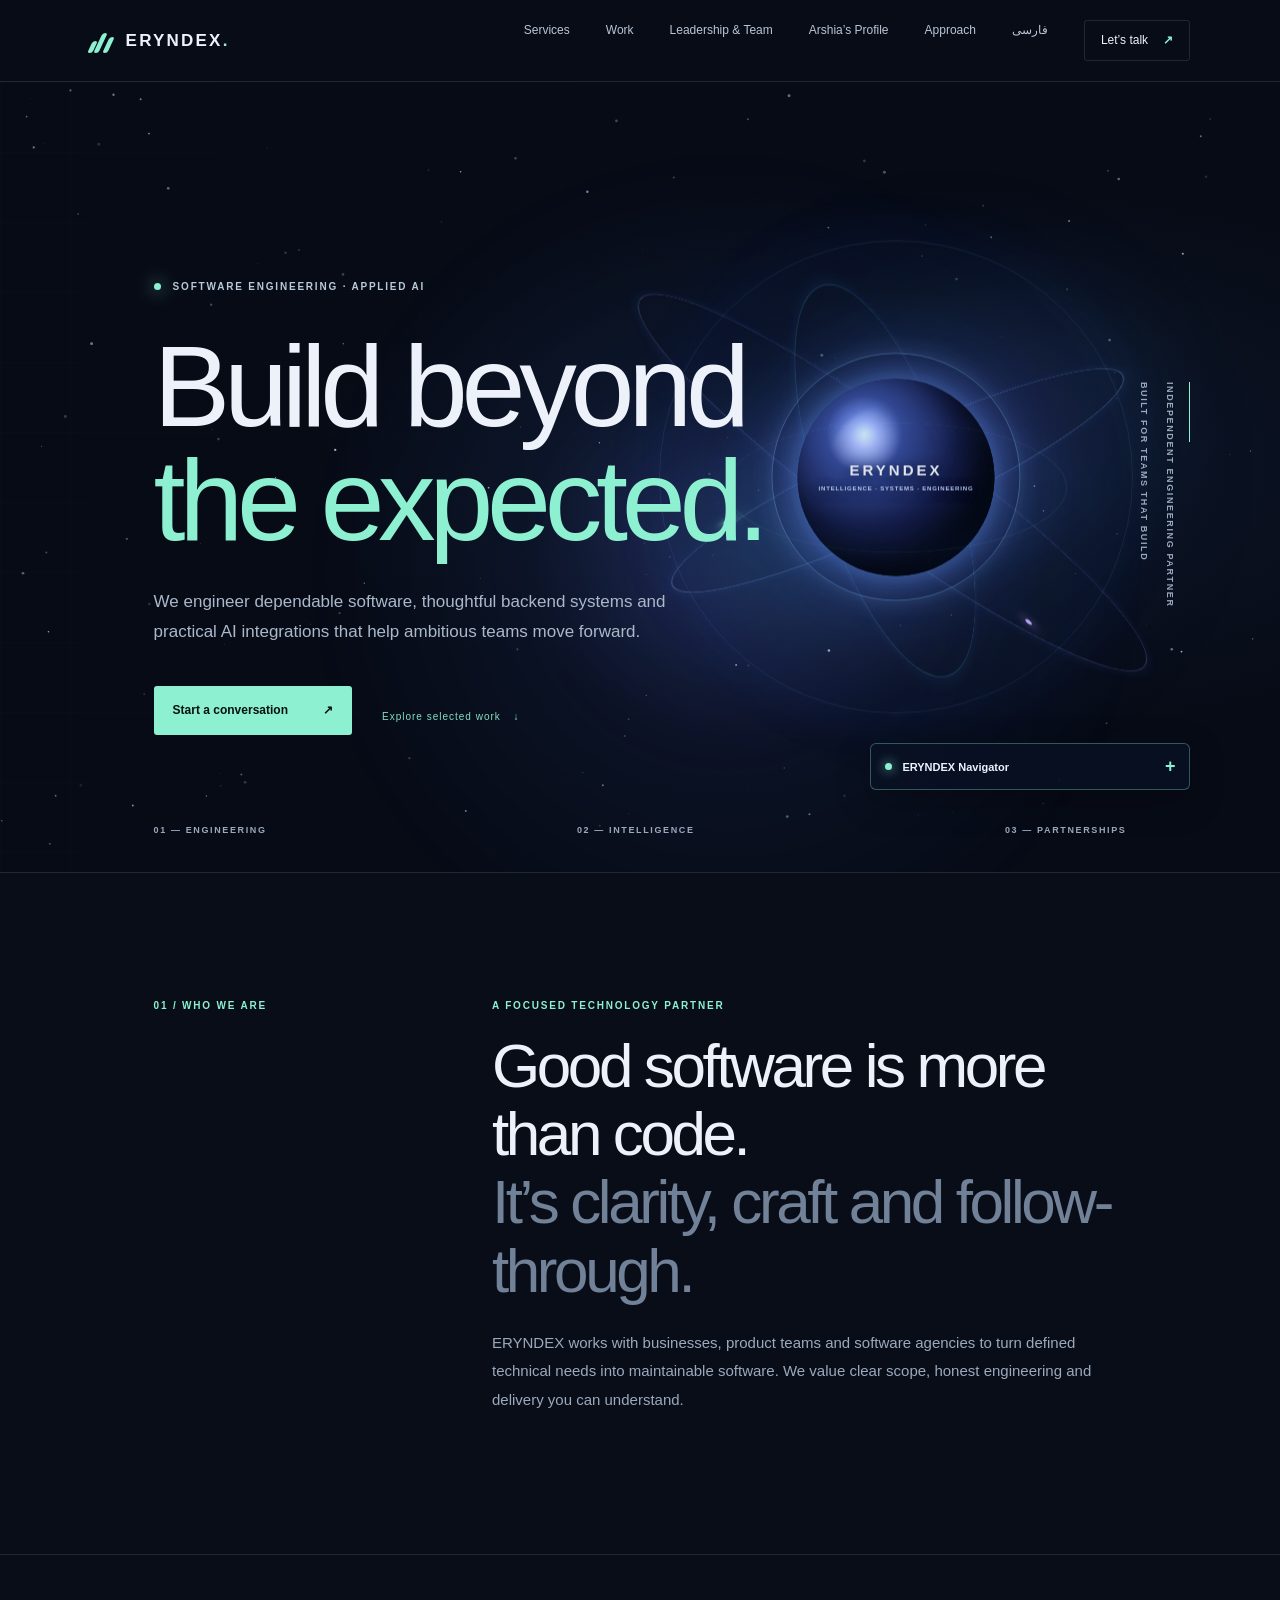
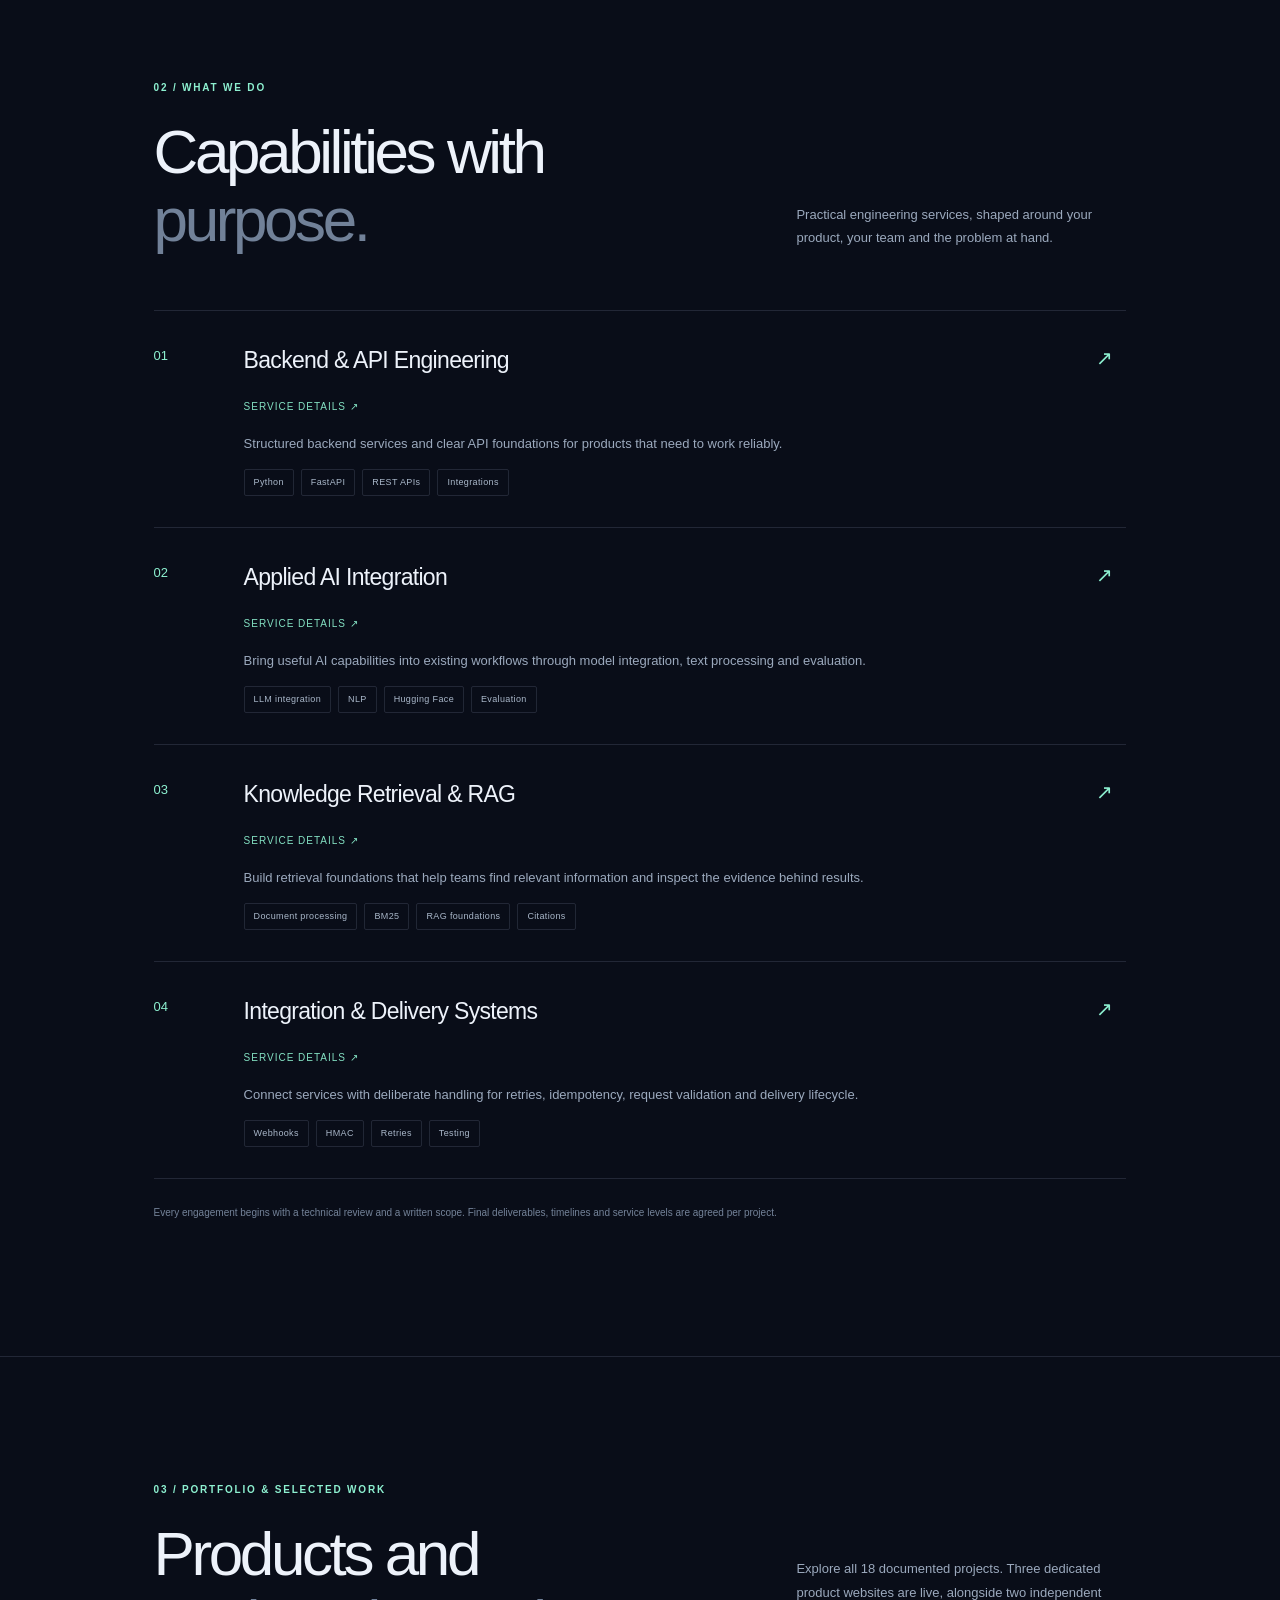
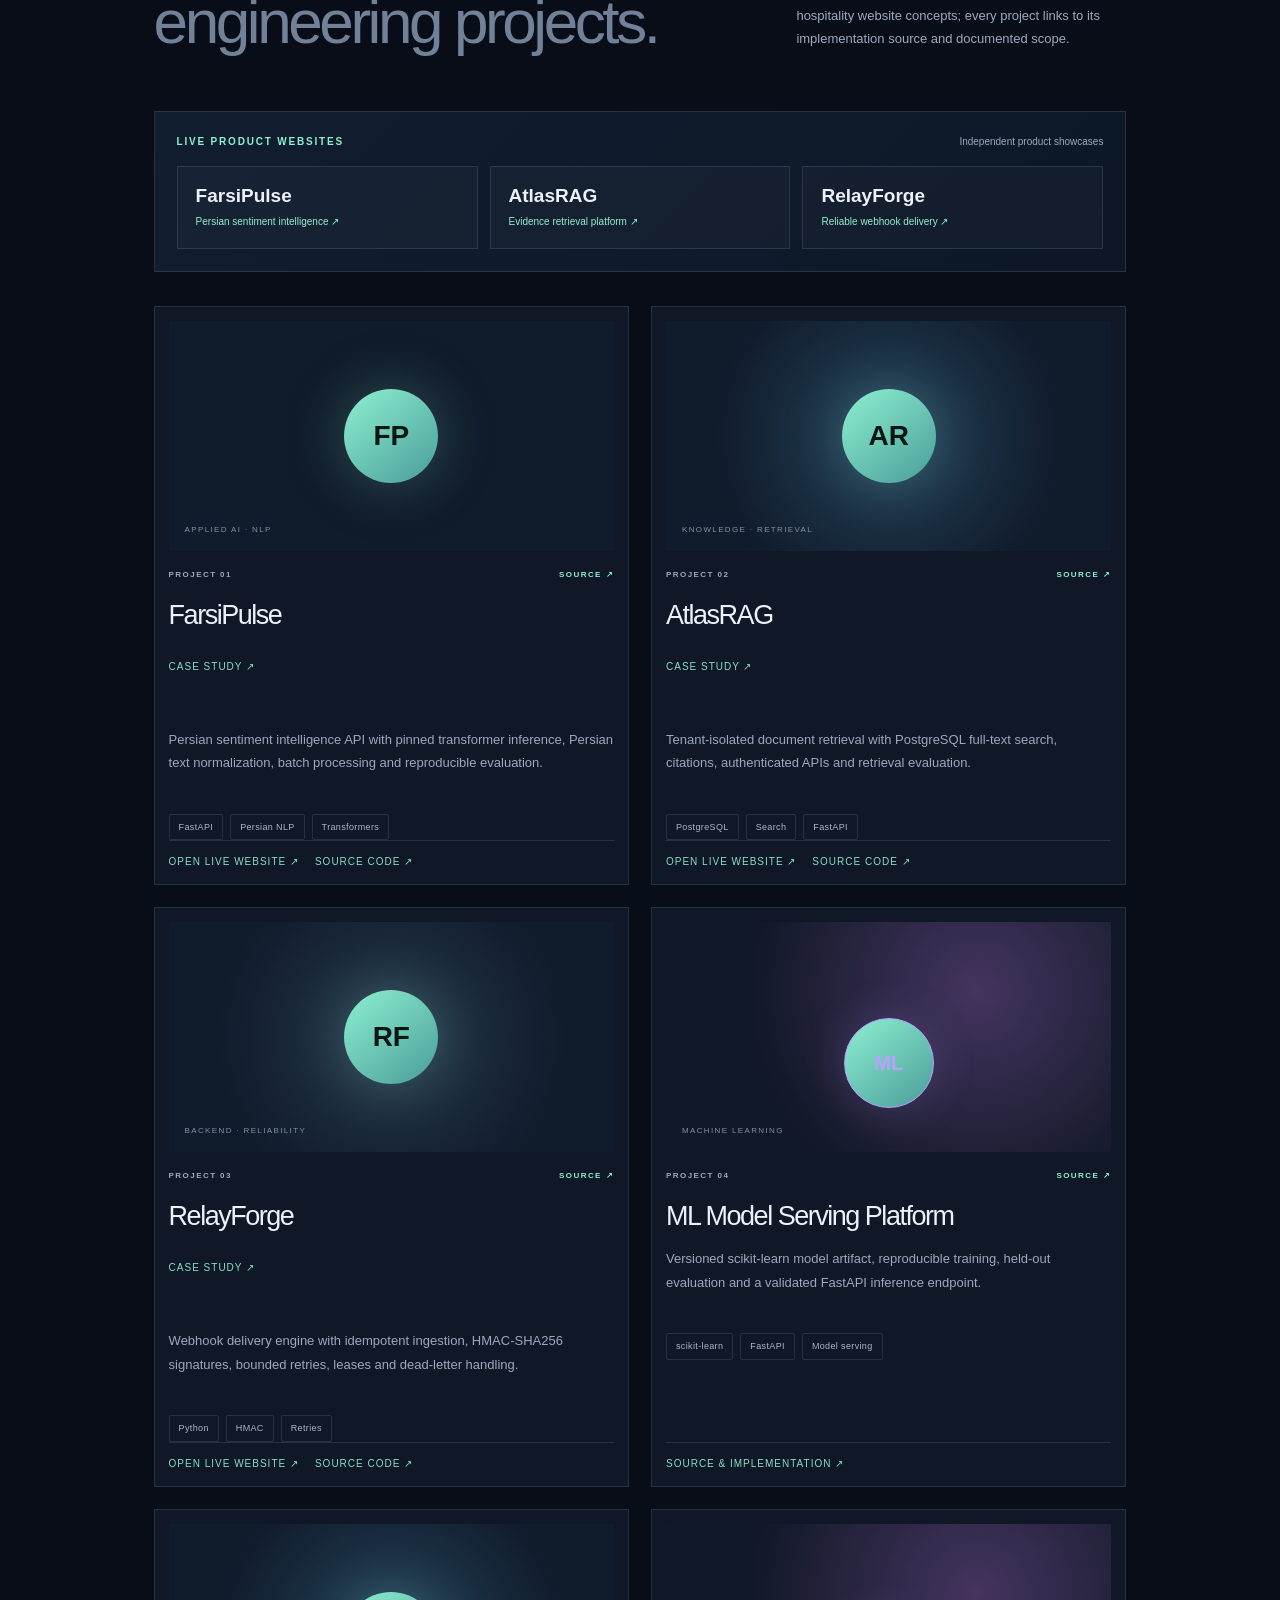
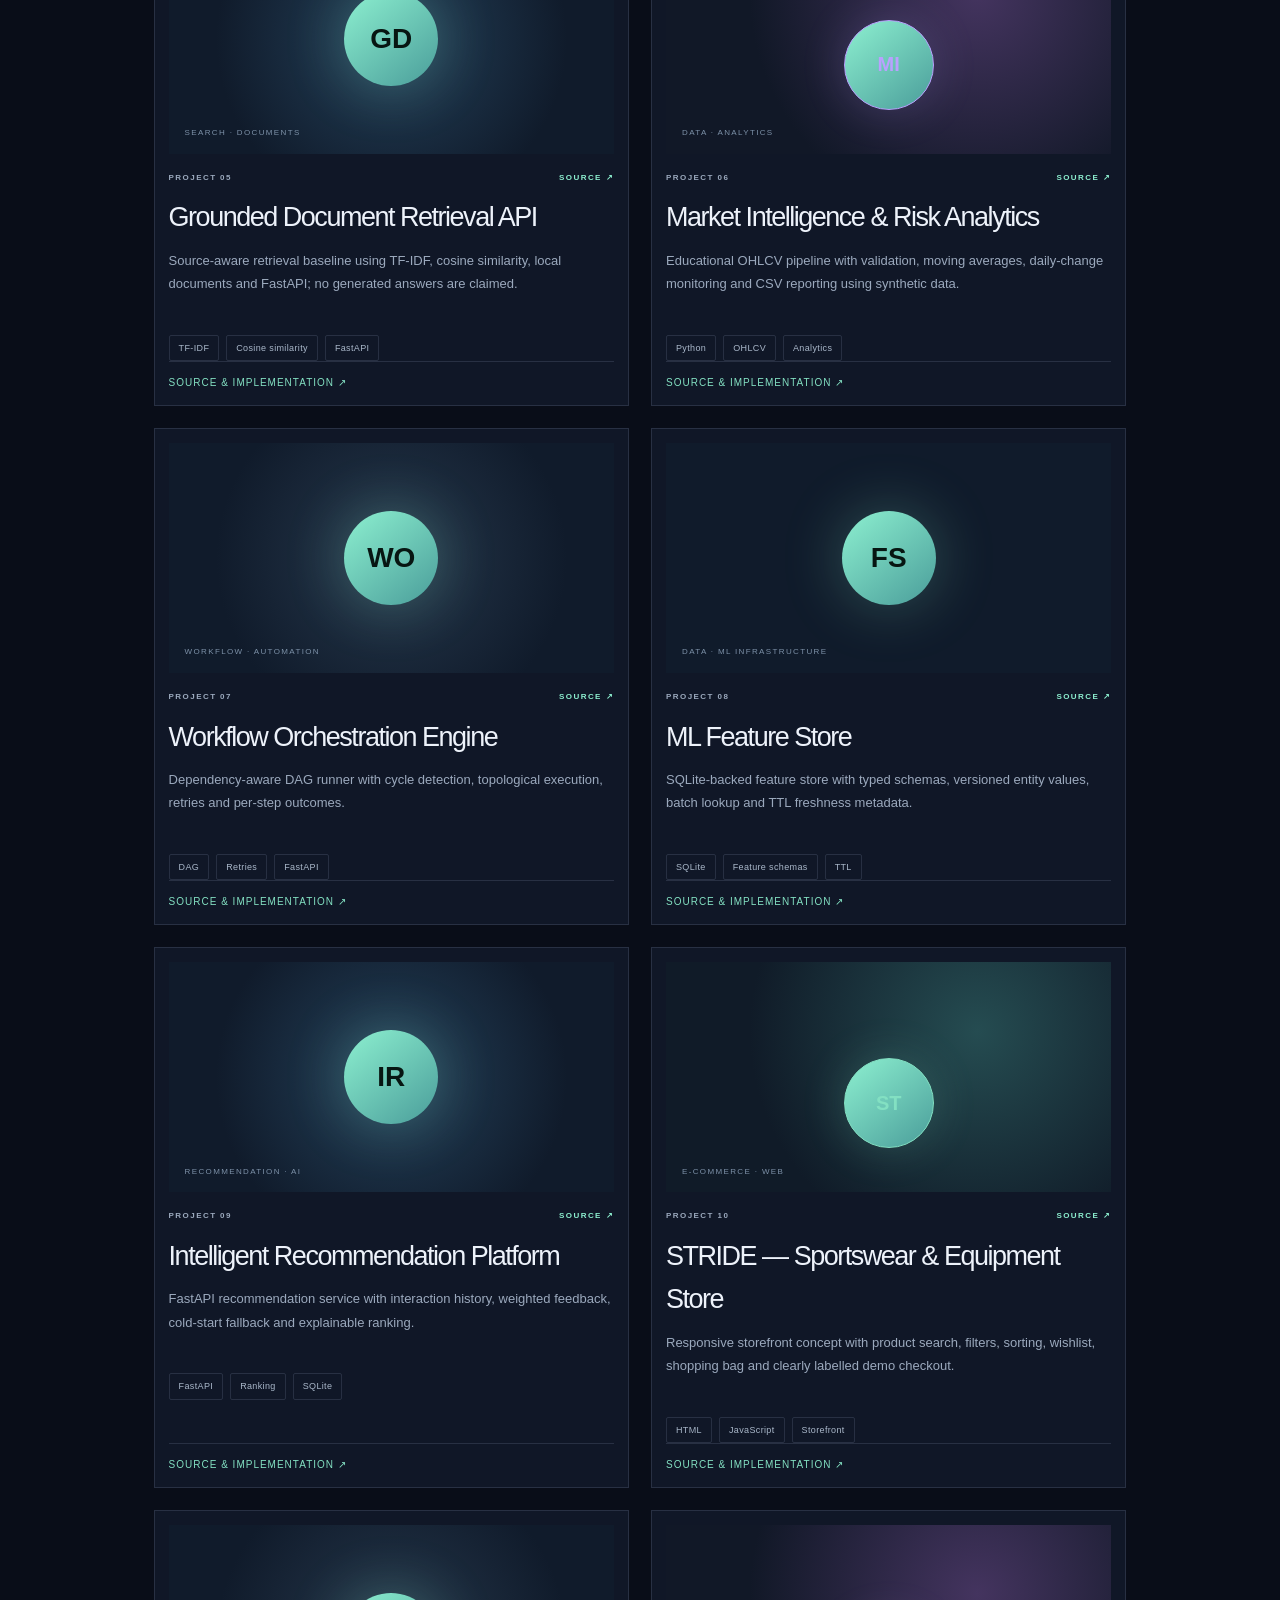
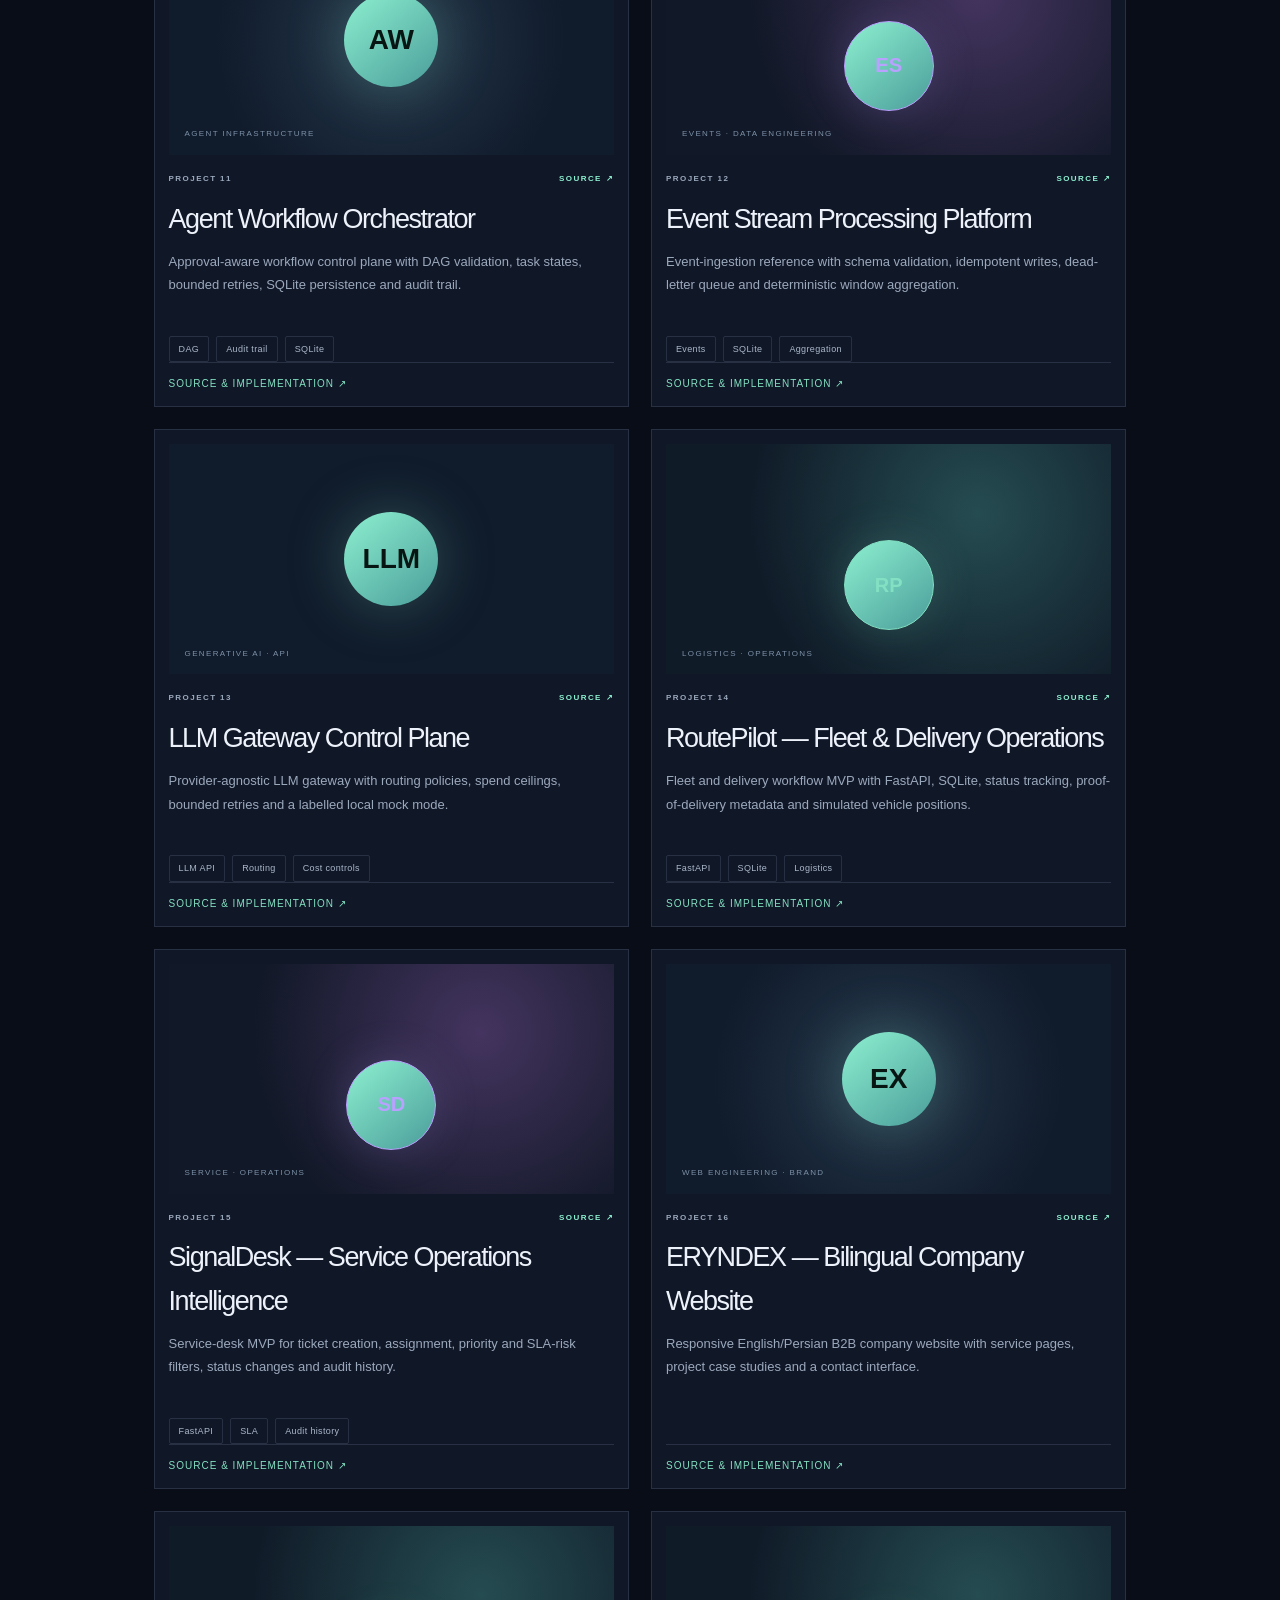
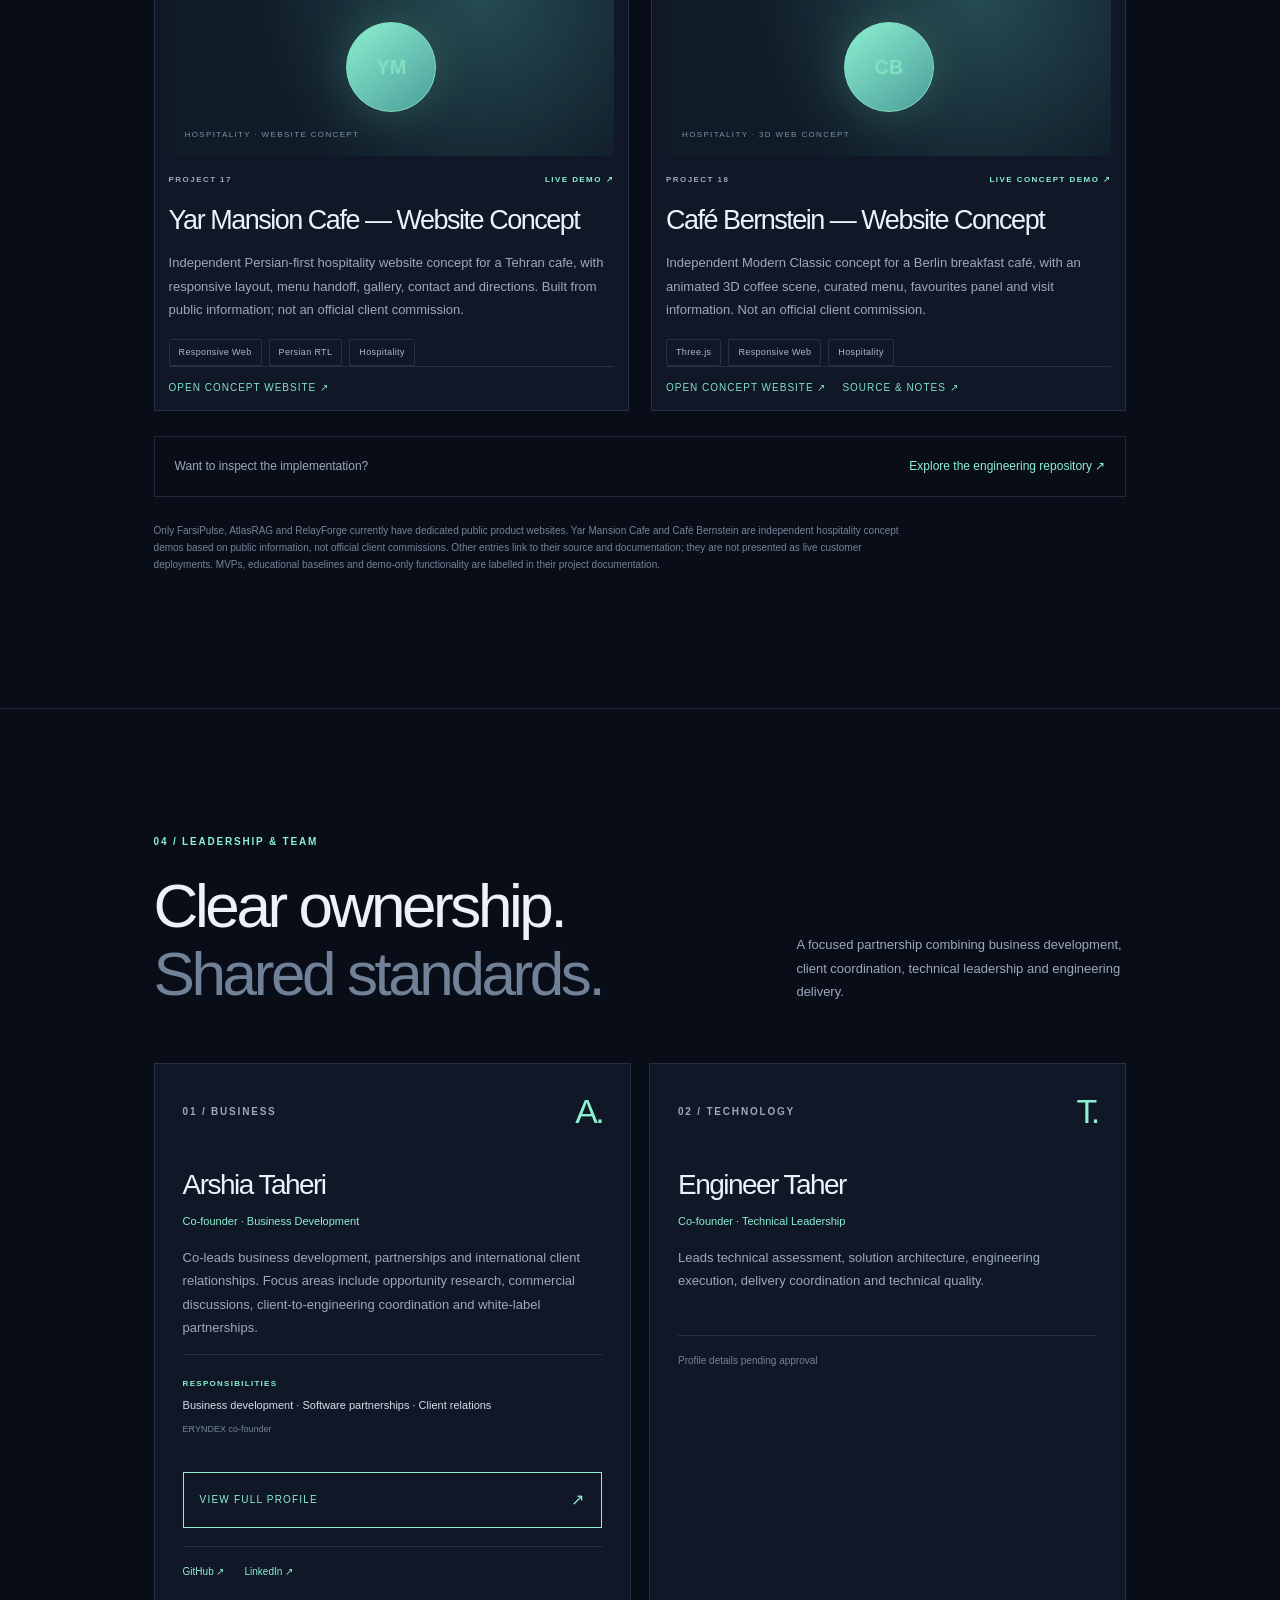
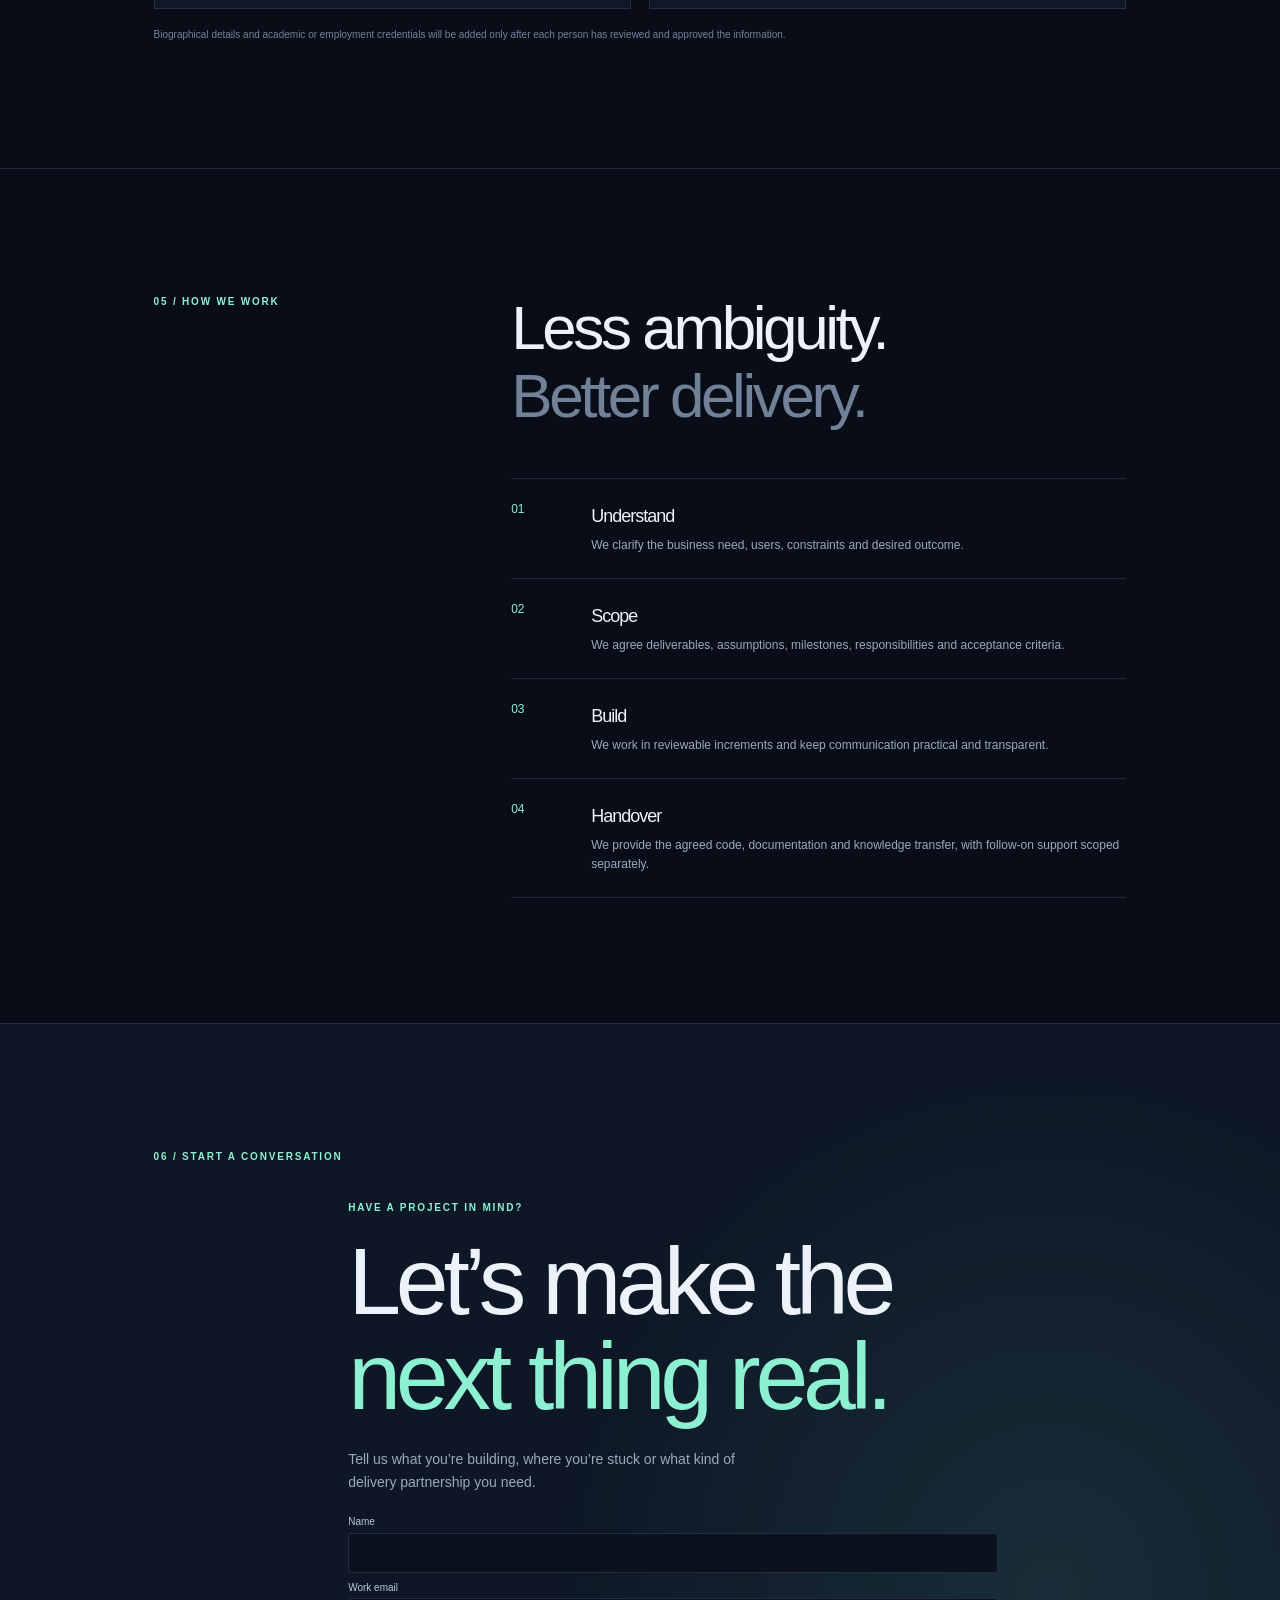
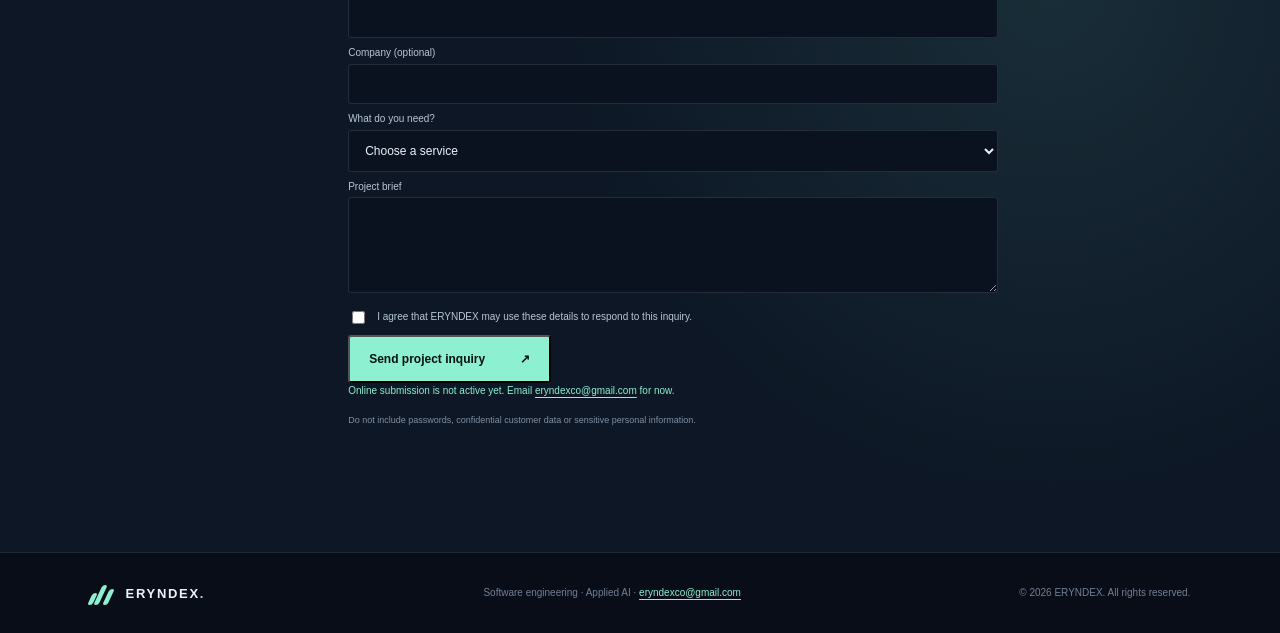
==== commit ddc7d108: "Add Café Bernstein concept to English ERYNDEX portfolio" ====
--- a/website/index.html
+++ b/website/index.html
@@ -46,7 +46,7 @@
  <p class="fine-print">Every engagement begins with a technical review and a written scope. Final deliverables, timelines and service levels are agreed per project.</p>
 </section>
 <section class="work section-wrap" id="work">
- <div class="section-head"><div><div class="section-label">03 / PORTFOLIO & SELECTED WORK</div><h2>Products and<br><span>engineering projects.</span></h2></div><p>Explore all 17 documented projects. Three dedicated product websites are live, alongside a hospitality website concept demo; every project links to its implementation source and documented scope.</p></div>
+ <div class="section-head"><div><div class="section-label">03 / PORTFOLIO & SELECTED WORK</div><h2>Products and<br><span>engineering projects.</span></h2></div><p>Explore all 18 documented projects. Three dedicated product websites are live, alongside two independent hospitality website concepts; every project links to its implementation source and documented scope.</p></div>
  <div class="live-products"><div class="live-products-head"><span class="section-label">LIVE PRODUCT WEBSITES</span><span>Independent product showcases</span></div>
  <div class="live-product-links"><a href="https://farsipulse.onrender.com" target="_blank" rel="noopener noreferrer"><b>FarsiPulse</b><span>Persian sentiment intelligence ↗</span></a><a href="https://atlasrag-6eab.onrender.com" target="_blank" rel="noopener noreferrer"><b>AtlasRAG</b><span>Evidence retrieval platform ↗</span></a><a href="https://relayforge-rcpo.onrender.com" target="_blank" rel="noopener noreferrer"><b>RelayForge</b><span>Reliable webhook delivery ↗</span></a></div></div>
  <div class="work-grid"><article class="work-card"><div class="work-art art-pulse"><div class="pulse-core">FP</div><span class="art-caption">APPLIED AI · NLP</span></div><div class="work-meta"><span>PROJECT 01</span><a href="https://github.com/arshiataheri851-ops/arshiataheri851-ops/tree/main/projects/persian-sentiment-api" target="_blank" rel="noopener noreferrer">SOURCE ↗</a></div><h3>FarsiPulse</h3><p><a class="text-link" href="work/farsipulse/">CASE STUDY ↗</a></p><p>Persian sentiment intelligence API with pinned transformer inference, Persian text normalization, batch processing and reproducible evaluation.</p><div class="tags"><span>FastAPI</span><span>Persian NLP</span><span>Transformers</span></div><div class="work-actions"><a class="text-link" href="https://farsipulse.onrender.com" target="_blank" rel="noopener noreferrer">OPEN LIVE WEBSITE ↗</a><a class="text-link" href="https://github.com/arshiataheri851-ops/arshiataheri851-ops/tree/main/projects/persian-sentiment-api" target="_blank" rel="noopener noreferrer">SOURCE CODE ↗</a></div></article>
@@ -65,9 +65,10 @@
 <article class="work-card"><div class="work-art art-route"><div class="pulse-core">RP</div><span class="art-caption">LOGISTICS · OPERATIONS</span></div><div class="work-meta"><span>PROJECT 14</span><a href="https://github.com/arshiataheri851-ops/arshiataheri851-ops/tree/main/projects/routepilot" target="_blank" rel="noopener noreferrer">SOURCE ↗</a></div><h3>RoutePilot — Fleet & Delivery Operations</h3><p>Fleet and delivery workflow MVP with FastAPI, SQLite, status tracking, proof-of-delivery metadata and simulated vehicle positions.</p><div class="tags"><span>FastAPI</span><span>SQLite</span><span>Logistics</span></div><div class="work-actions"><a class="text-link" href="https://github.com/arshiataheri851-ops/arshiataheri851-ops/tree/main/projects/routepilot" target="_blank" rel="noopener noreferrer">SOURCE & IMPLEMENTATION ↗</a></div></article>
 <article class="work-card"><div class="work-art art-signal"><div class="pulse-core">SD</div><span class="art-caption">SERVICE · OPERATIONS</span></div><div class="work-meta"><span>PROJECT 15</span><a href="https://github.com/arshiataheri851-ops/arshiataheri851-ops/tree/main/projects/signaldesk" target="_blank" rel="noopener noreferrer">SOURCE ↗</a></div><h3>SignalDesk — Service Operations Intelligence</h3><p>Service-desk MVP for ticket creation, assignment, priority and SLA-risk filters, status changes and audit history.</p><div class="tags"><span>FastAPI</span><span>SLA</span><span>Audit history</span></div><div class="work-actions"><a class="text-link" href="https://github.com/arshiataheri851-ops/arshiataheri851-ops/tree/main/projects/signaldesk" target="_blank" rel="noopener noreferrer">SOURCE & IMPLEMENTATION ↗</a></div></article>
 <article class="work-card"><div class="work-art art-relay"><div class="pulse-core">EX</div><span class="art-caption">WEB ENGINEERING · BRAND</span></div><div class="work-meta"><span>PROJECT 16</span><a href="https://github.com/arshiataheri851-ops/arshiataheri851-ops/tree/main/projects/eryndex-company-website" target="_blank" rel="noopener noreferrer">SOURCE ↗</a></div><h3>ERYNDEX — Bilingual Company Website</h3><p>Responsive English/Persian B2B company website with service pages, project case studies and a contact interface.</p><div class="work-actions"><a class="text-link" href="https://github.com/arshiataheri851-ops/arshiataheri851-ops/tree/main/projects/eryndex-company-website" target="_blank" rel="noopener noreferrer">SOURCE & IMPLEMENTATION ↗</a></div></article>
-<article class="work-card"><div class="work-art art-route"><div class="pulse-core">YM</div><span class="art-caption">HOSPITALITY · WEBSITE CONCEPT</span></div><div class="work-meta"><span>PROJECT 17</span><a href="demos/yar-mansion/" target="_blank" rel="noopener noreferrer">LIVE DEMO ↗</a></div><h3>Yar Mansion Cafe — Website Concept</h3><p>Independent Persian-first hospitality website concept for a Tehran cafe, with responsive layout, menu handoff, gallery, contact and directions. Built from public information; not an official client commission.</p><div class="tags"><span>Responsive Web</span><span>Persian RTL</span><span>Hospitality</span></div><div class="work-actions"><a class="text-link" href="demos/yar-mansion/" target="_blank" rel="noopener noreferrer">OPEN CONCEPT WEBSITE ↗</a></div></article></div>
+<article class="work-card"><div class="work-art art-route"><div class="pulse-core">YM</div><span class="art-caption">HOSPITALITY · WEBSITE CONCEPT</span></div><div class="work-meta"><span>PROJECT 17</span><a href="demos/yar-mansion/" target="_blank" rel="noopener noreferrer">LIVE DEMO ↗</a></div><h3>Yar Mansion Cafe — Website Concept</h3><p>Independent Persian-first hospitality website concept for a Tehran cafe, with responsive layout, menu handoff, gallery, contact and directions. Built from public information; not an official client commission.</p><div class="tags"><span>Responsive Web</span><span>Persian RTL</span><span>Hospitality</span></div><div class="work-actions"><a class="text-link" href="demos/yar-mansion/" target="_blank" rel="noopener noreferrer">OPEN CONCEPT WEBSITE ↗</a></div></article>
+<article class="work-card"><div class="work-art art-route"><div class="pulse-core">CB</div><span class="art-caption">HOSPITALITY · 3D WEB CONCEPT</span></div><div class="work-meta"><span>PROJECT 18</span><a href="demos/cafe-bernstein/" target="_blank" rel="noopener noreferrer">LIVE CONCEPT DEMO ↗</a></div><h3>Café Bernstein — Website Concept</h3><p>Independent Modern Classic concept for a Berlin breakfast café, with an animated 3D coffee scene, curated menu, favourites panel and visit information. Not an official client commission.</p><div class="tags"><span>Three.js</span><span>Responsive Web</span><span>Hospitality</span></div><div class="work-actions"><a class="text-link" href="demos/cafe-bernstein/" target="_blank" rel="noopener noreferrer">OPEN CONCEPT WEBSITE ↗</a><a class="text-link" href="https://github.com/arshiataheri851-ops/eryndex/tree/main/website/demos/cafe-bernstein" target="_blank" rel="noopener noreferrer">SOURCE & NOTES ↗</a></div></article></div>
  <div class="repo-link"><span>Want to inspect the implementation?</span><a href="https://github.com/arshiataheri851-ops/arshiataheri851-ops" target="_blank" rel="noopener noreferrer">Explore the engineering repository ↗</a></div>
- <p class="fine-print">Only FarsiPulse, AtlasRAG and RelayForge currently have dedicated public product websites. Other entries link to their source and documentation; they are not presented as live customer deployments. MVPs, educational baselines and demo-only functionality are labelled in their project documentation.</p>
+ <p class="fine-print">Only FarsiPulse, AtlasRAG and RelayForge currently have dedicated public product websites. Yar Mansion Cafe and Café Bernstein are independent hospitality concept demos based on public information, not official client commissions. Other entries link to their source and documentation; they are not presented as live customer deployments. MVPs, educational baselines and demo-only functionality are labelled in their project documentation.</p>
 </section>
 
 <section class="team section-wrap" id="team">
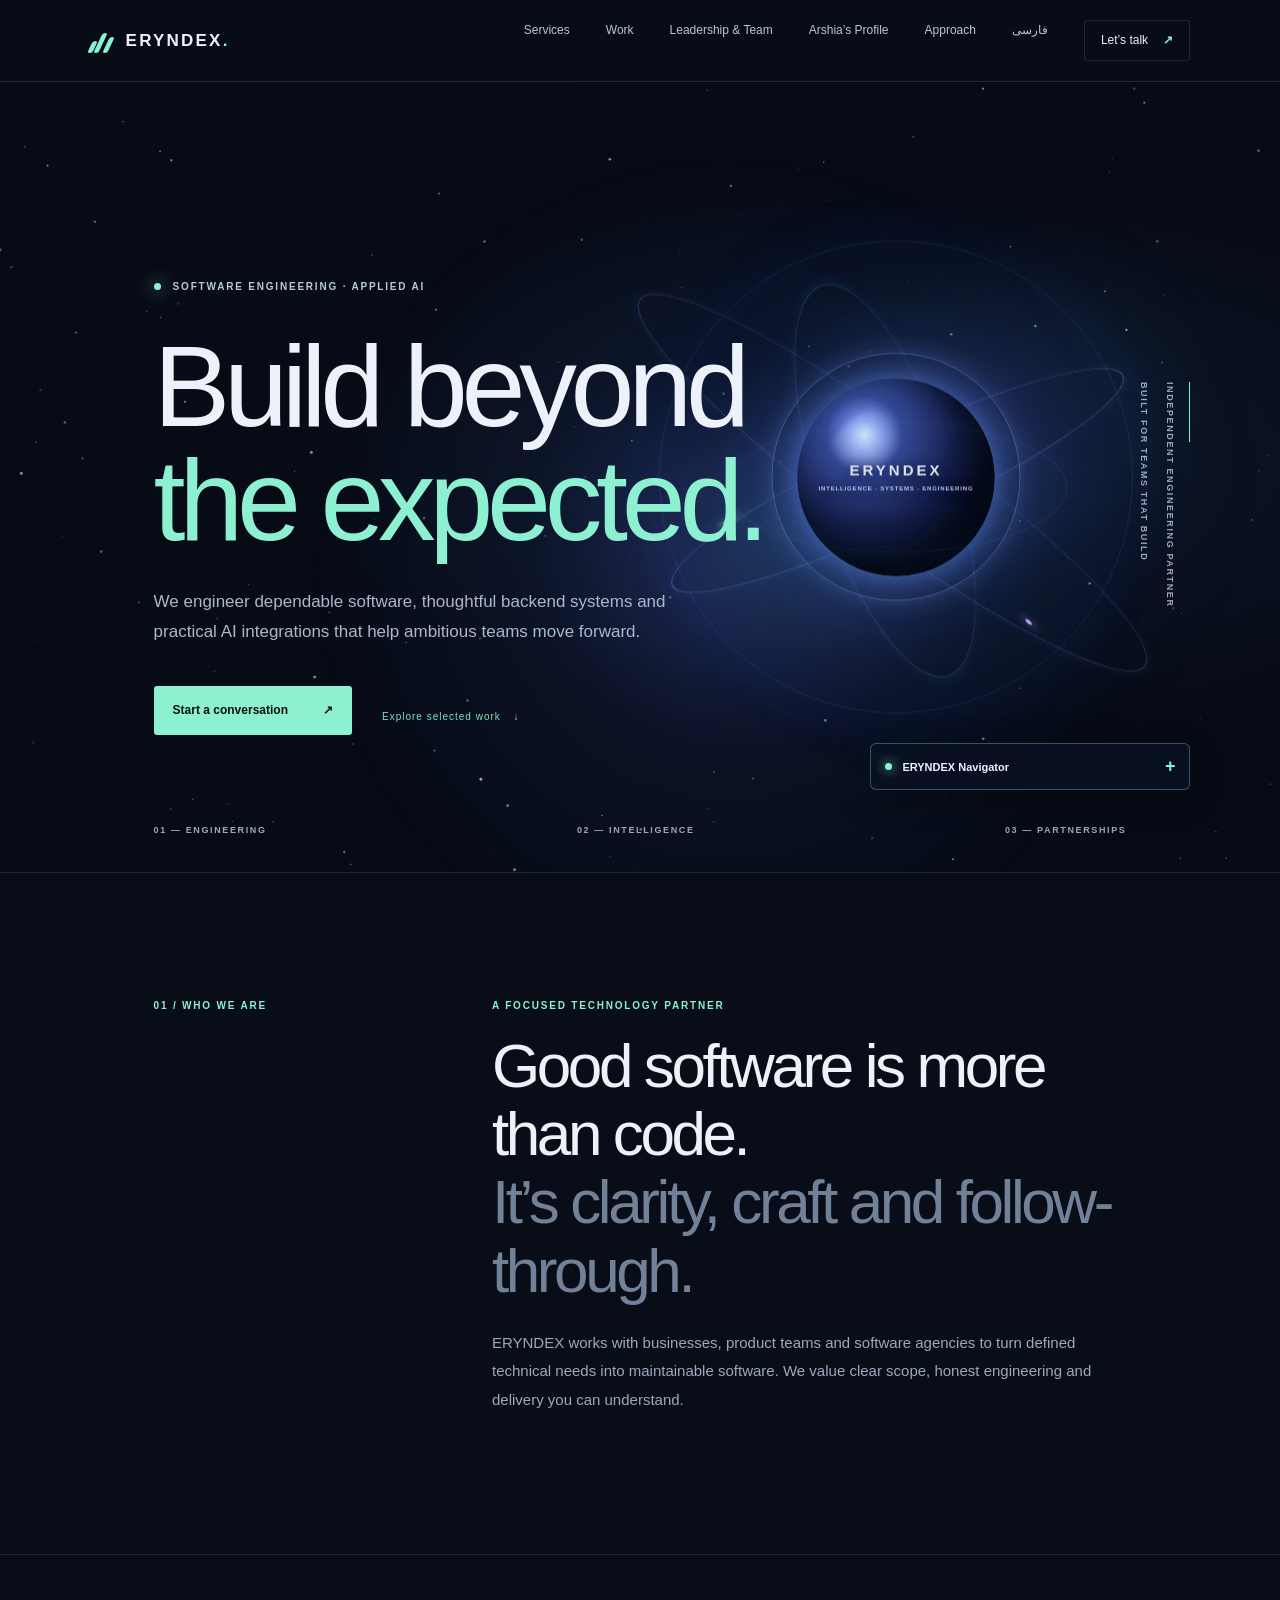
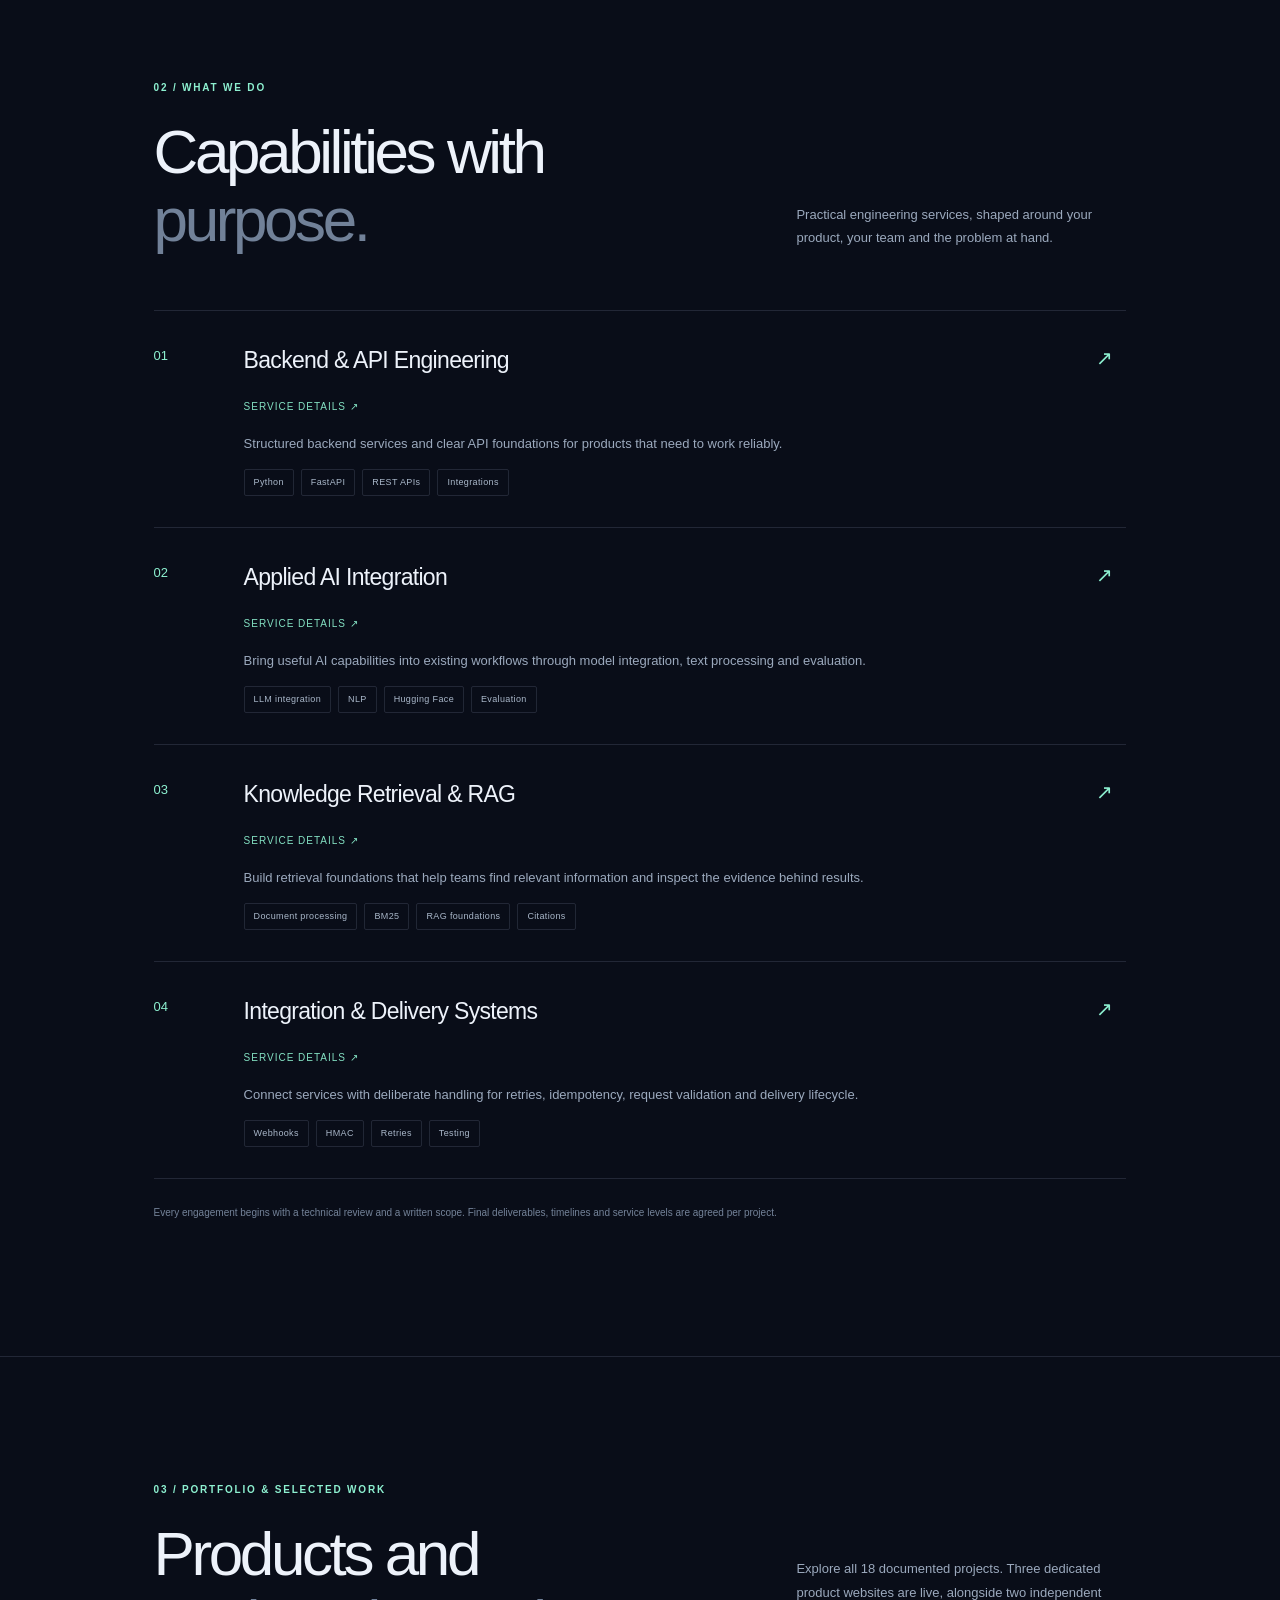
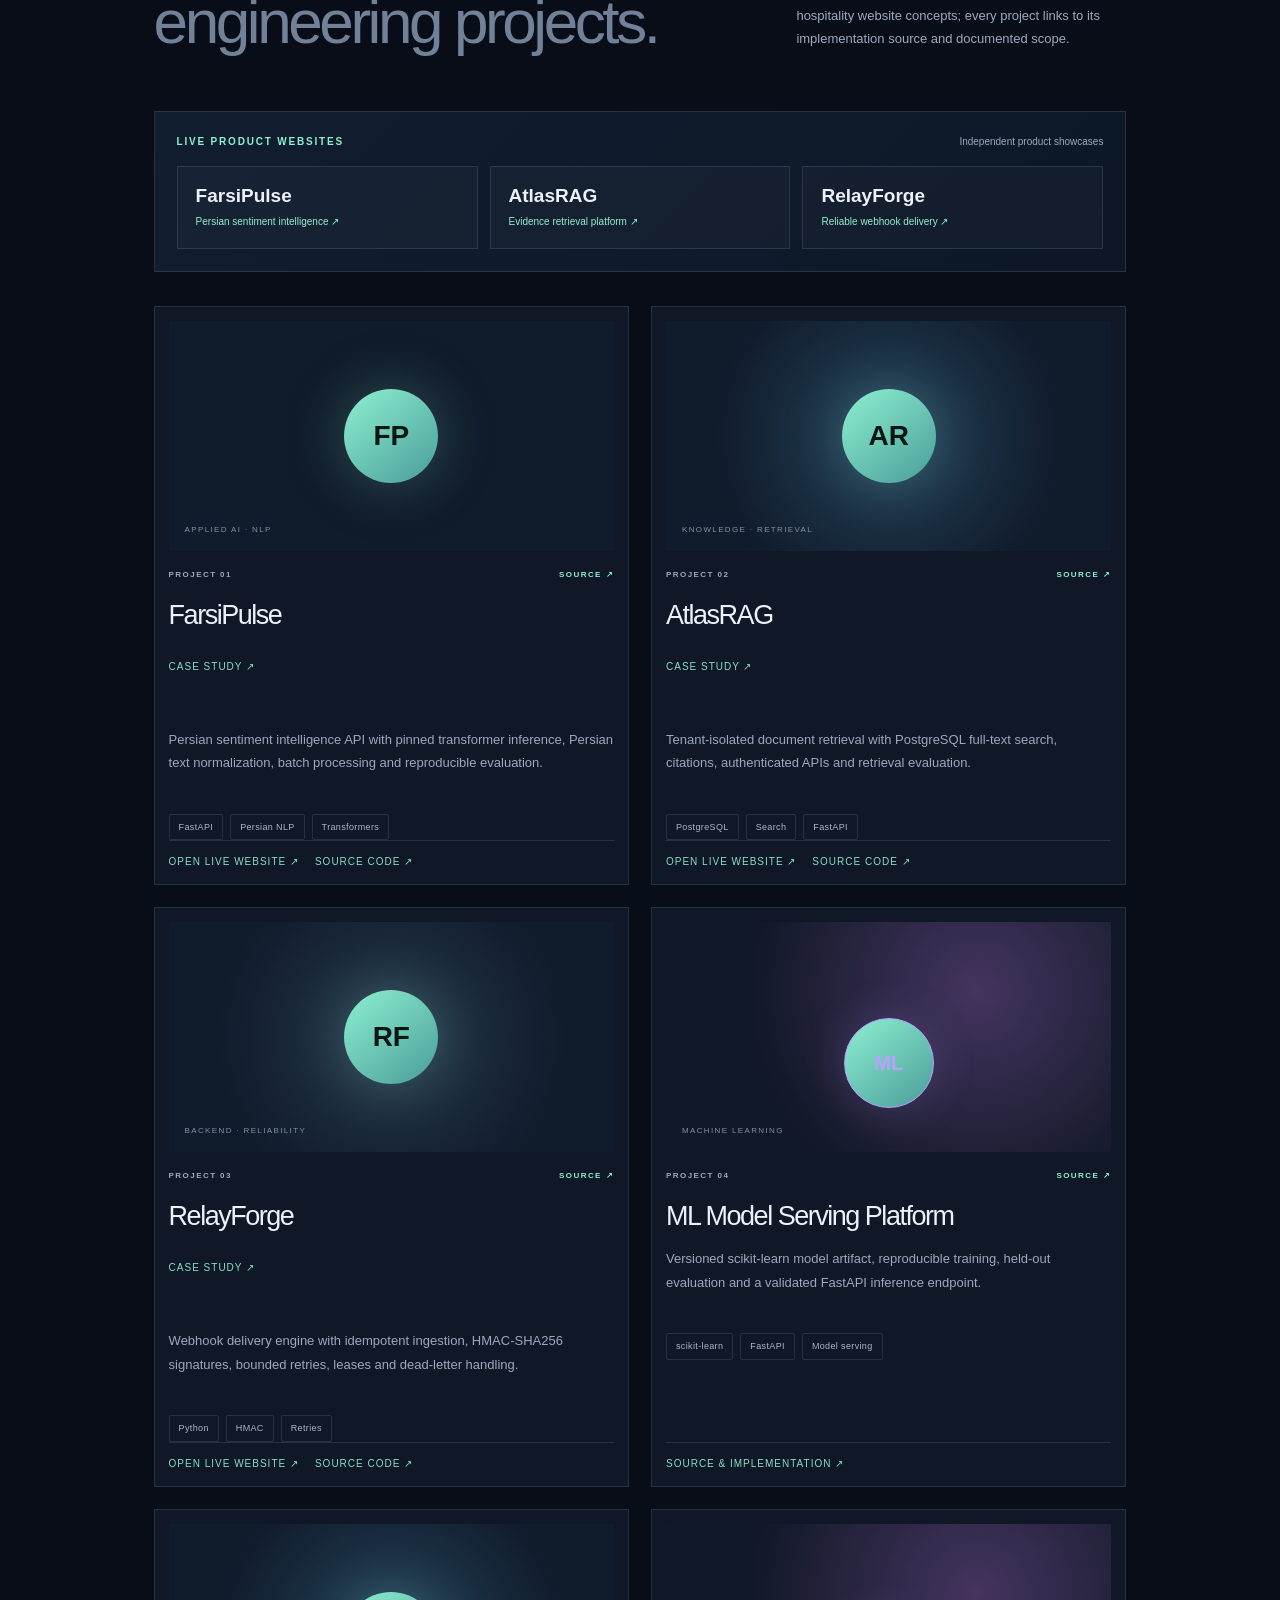
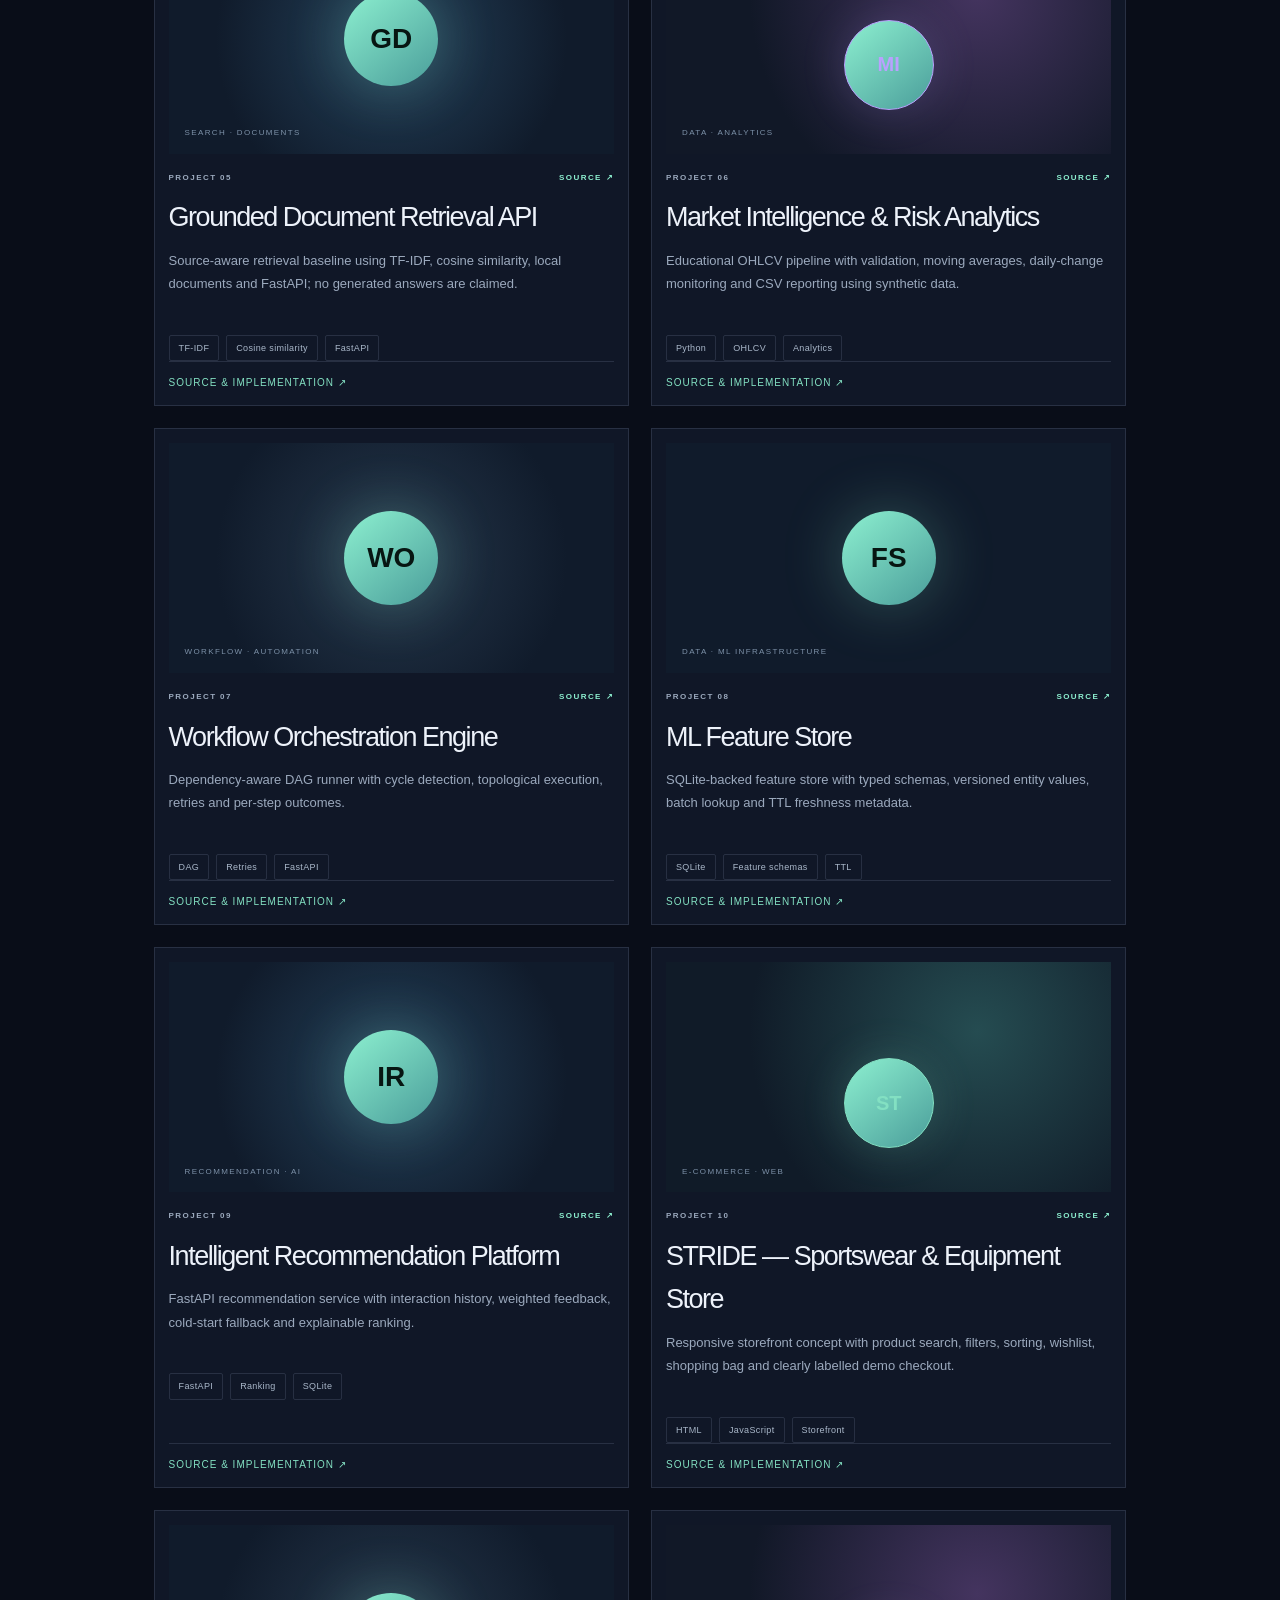
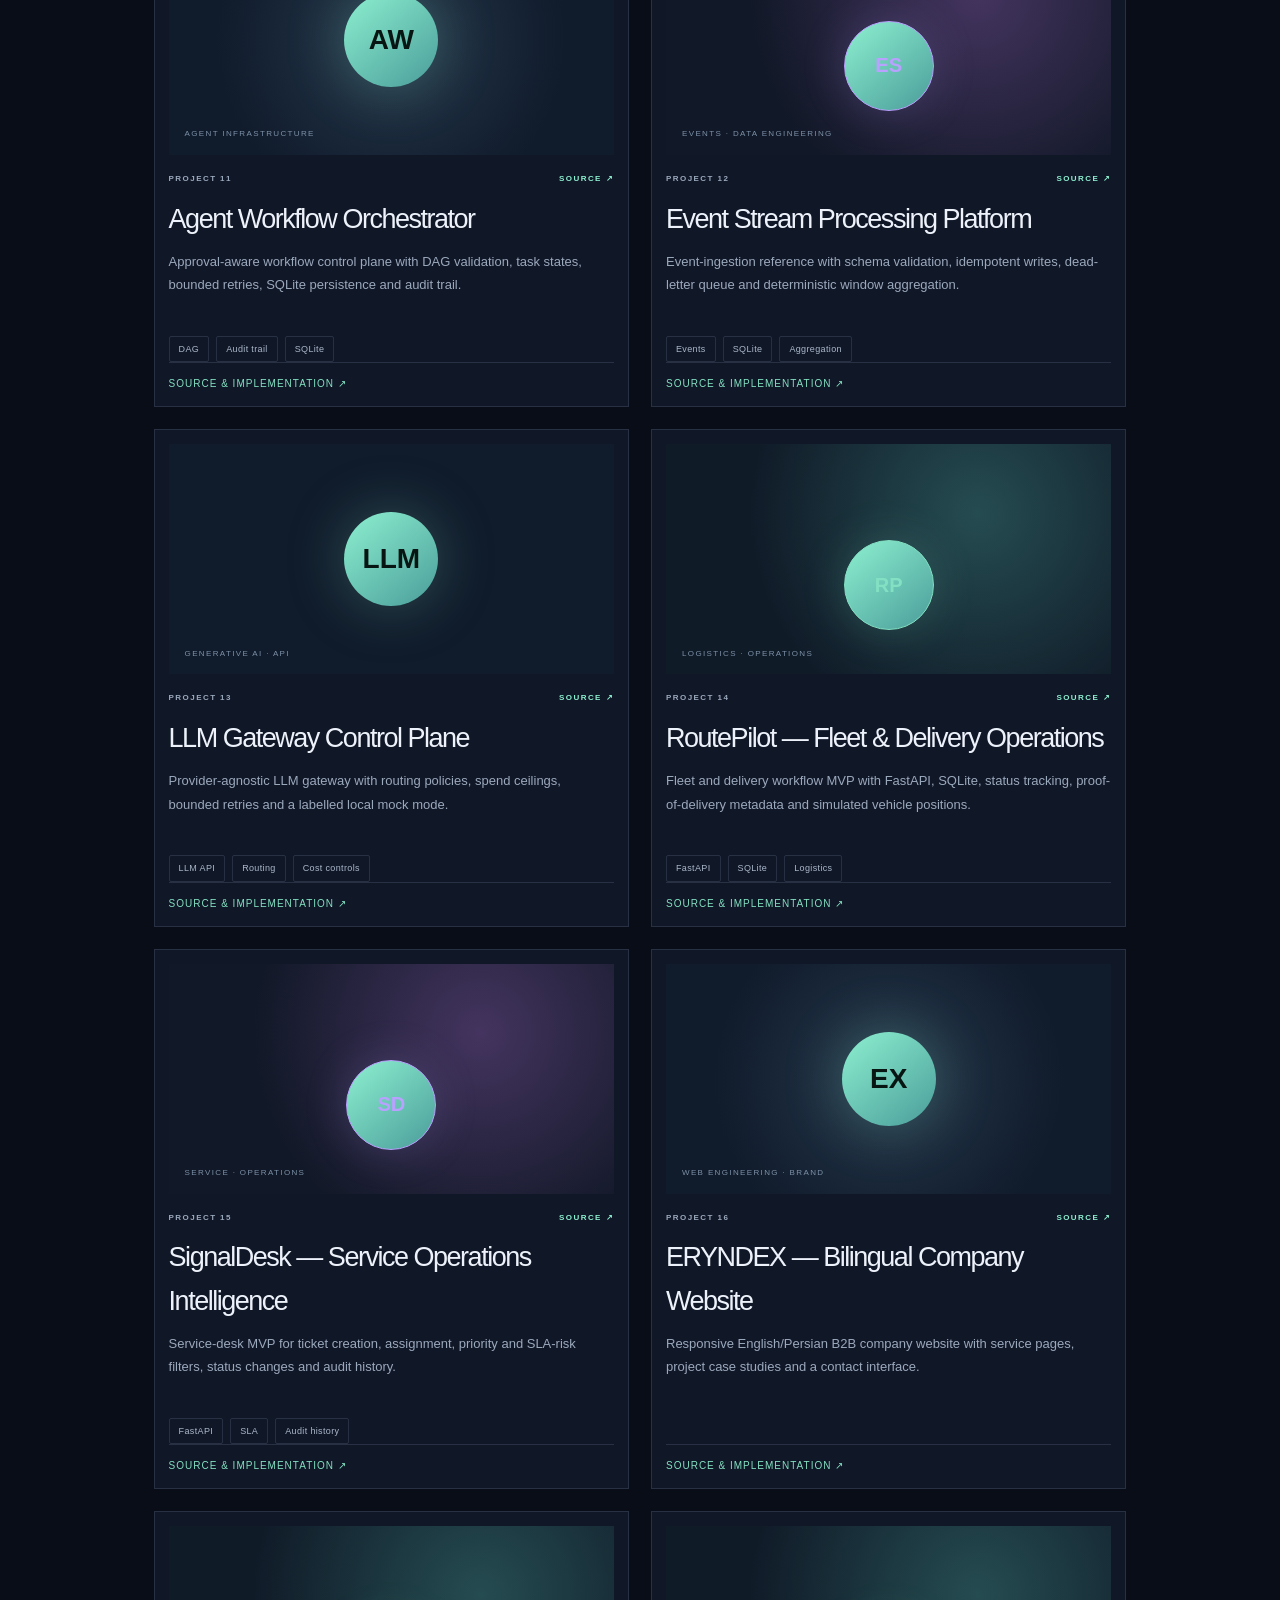
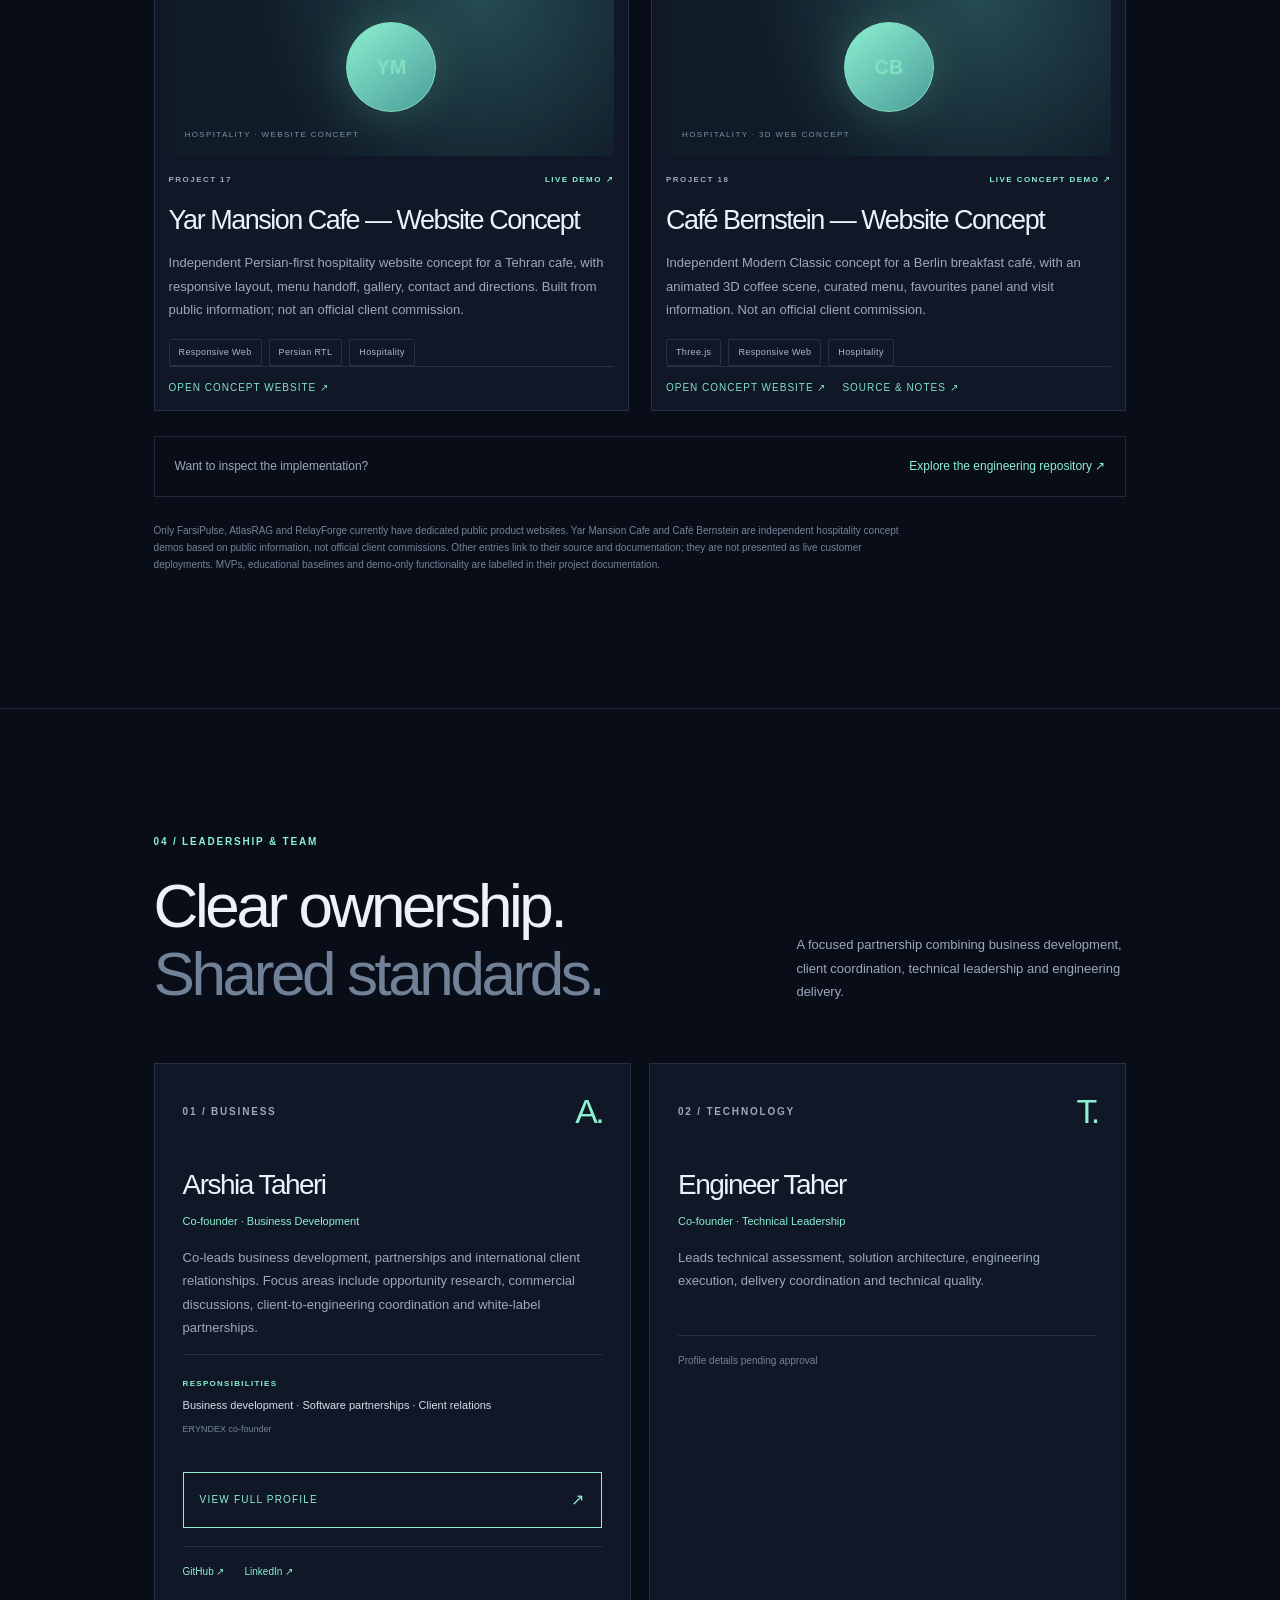
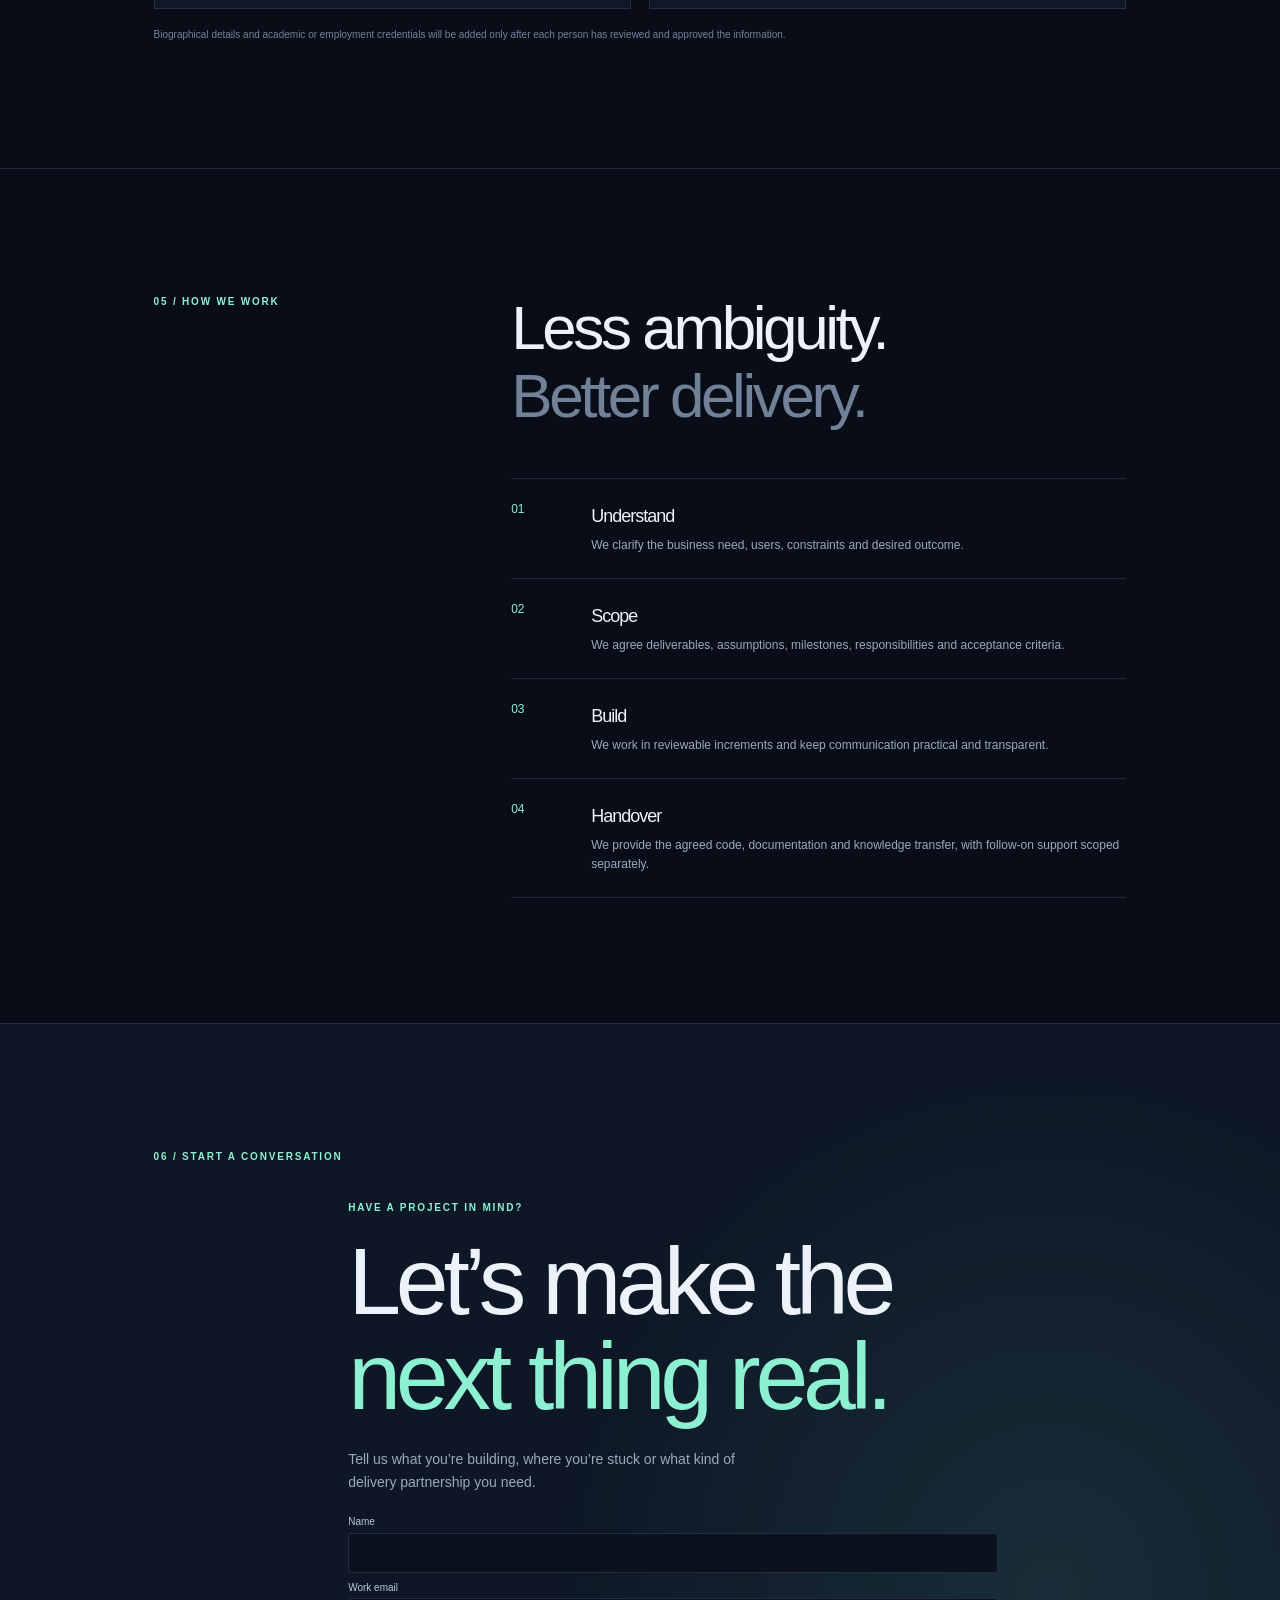
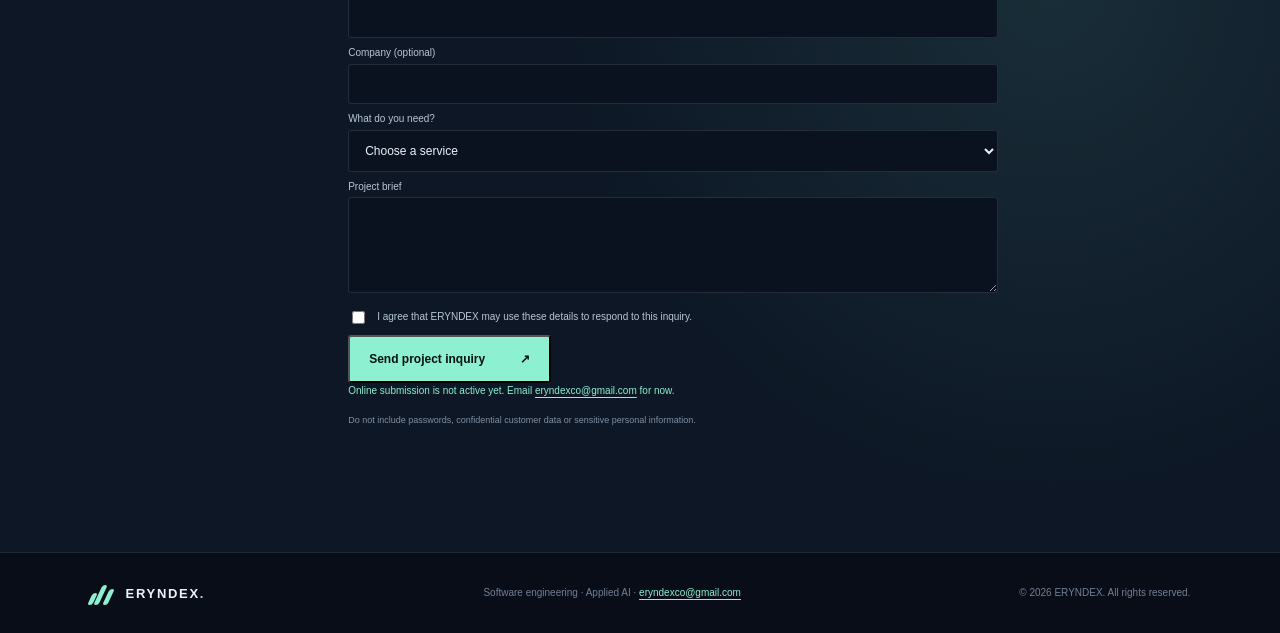
==== commit 46137463: "Improve ERYNDEX domain consistency and AI search discoverability" ====
--- a/website/index.html
+++ b/website/index.html
@@ -6,11 +6,15 @@
 <meta name="theme-color" content="#090d18"><meta name="referrer" content="strict-origin-when-cross-origin"><meta http-equiv="Content-Security-Policy" content="default-src 'self'; base-uri 'self'; object-src 'none'; frame-ancestors 'none'; form-action 'self' mailto:; img-src 'self' data: https:; font-src 'self' https://fonts.gstatic.com; style-src 'self' 'unsafe-inline' https://fonts.googleapis.com; script-src 'self'; upgrade-insecure-requests">
 <meta property="og:title" content="ERYNDEX — Engineering What’s Next">
 <meta property="og:description" content="Software engineering, backend systems and applied AI.">
-<meta property="og:type" content="website"><meta property="og:url" content="https://eryndex.pages.dev/"><link rel="canonical" href="https://eryndex.pages.dev/">
+<meta property="og:type" content="website"><meta property="og:url" content="https://eryndex.net/"><link rel="canonical" href="https://eryndex.net/">
+<link rel="alternate" hreflang="en" href="https://eryndex.net/">
+<link rel="alternate" hreflang="fa" href="https://eryndex.net/fa/">
+<link rel="alternate" hreflang="x-default" href="https://eryndex.net/">
 <title>ERYNDEX — Engineering What’s Next</title>
 <link rel="preconnect" href="https://fonts.googleapis.com"><link rel="preconnect" href="https://fonts.gstatic.com" crossorigin>
 <link href="https://fonts.googleapis.com/css2?family=DM+Sans:wght@400;500;600;700&family=Space+Grotesk:wght@400;500;600;700&display=swap" rel="stylesheet">
 <link rel="stylesheet" href="assets/style.css">
+<script type="application/ld+json">{"@context":"https://schema.org","@graph":[{"@type":"Organization","@id":"https://eryndex.net/#organization","name":"ERYNDEX","url":"https://eryndex.net/","description":"Independent software engineering team focused on backend development, API engineering, applied AI integration, knowledge retrieval systems, and reliable software delivery.","email":"eryndexco@gmail.com","sameAs":["https://github.com/arshiataheri851-ops/eryndex"]},{"@type":"WebSite","@id":"https://eryndex.net/#website","url":"https://eryndex.net/","name":"ERYNDEX","publisher":{"@id":"https://eryndex.net/#organization"},"inLanguage":["en","fa"]}]}</script>
 </head>
 <body>
 <div class="progress" id="progress"></div>
